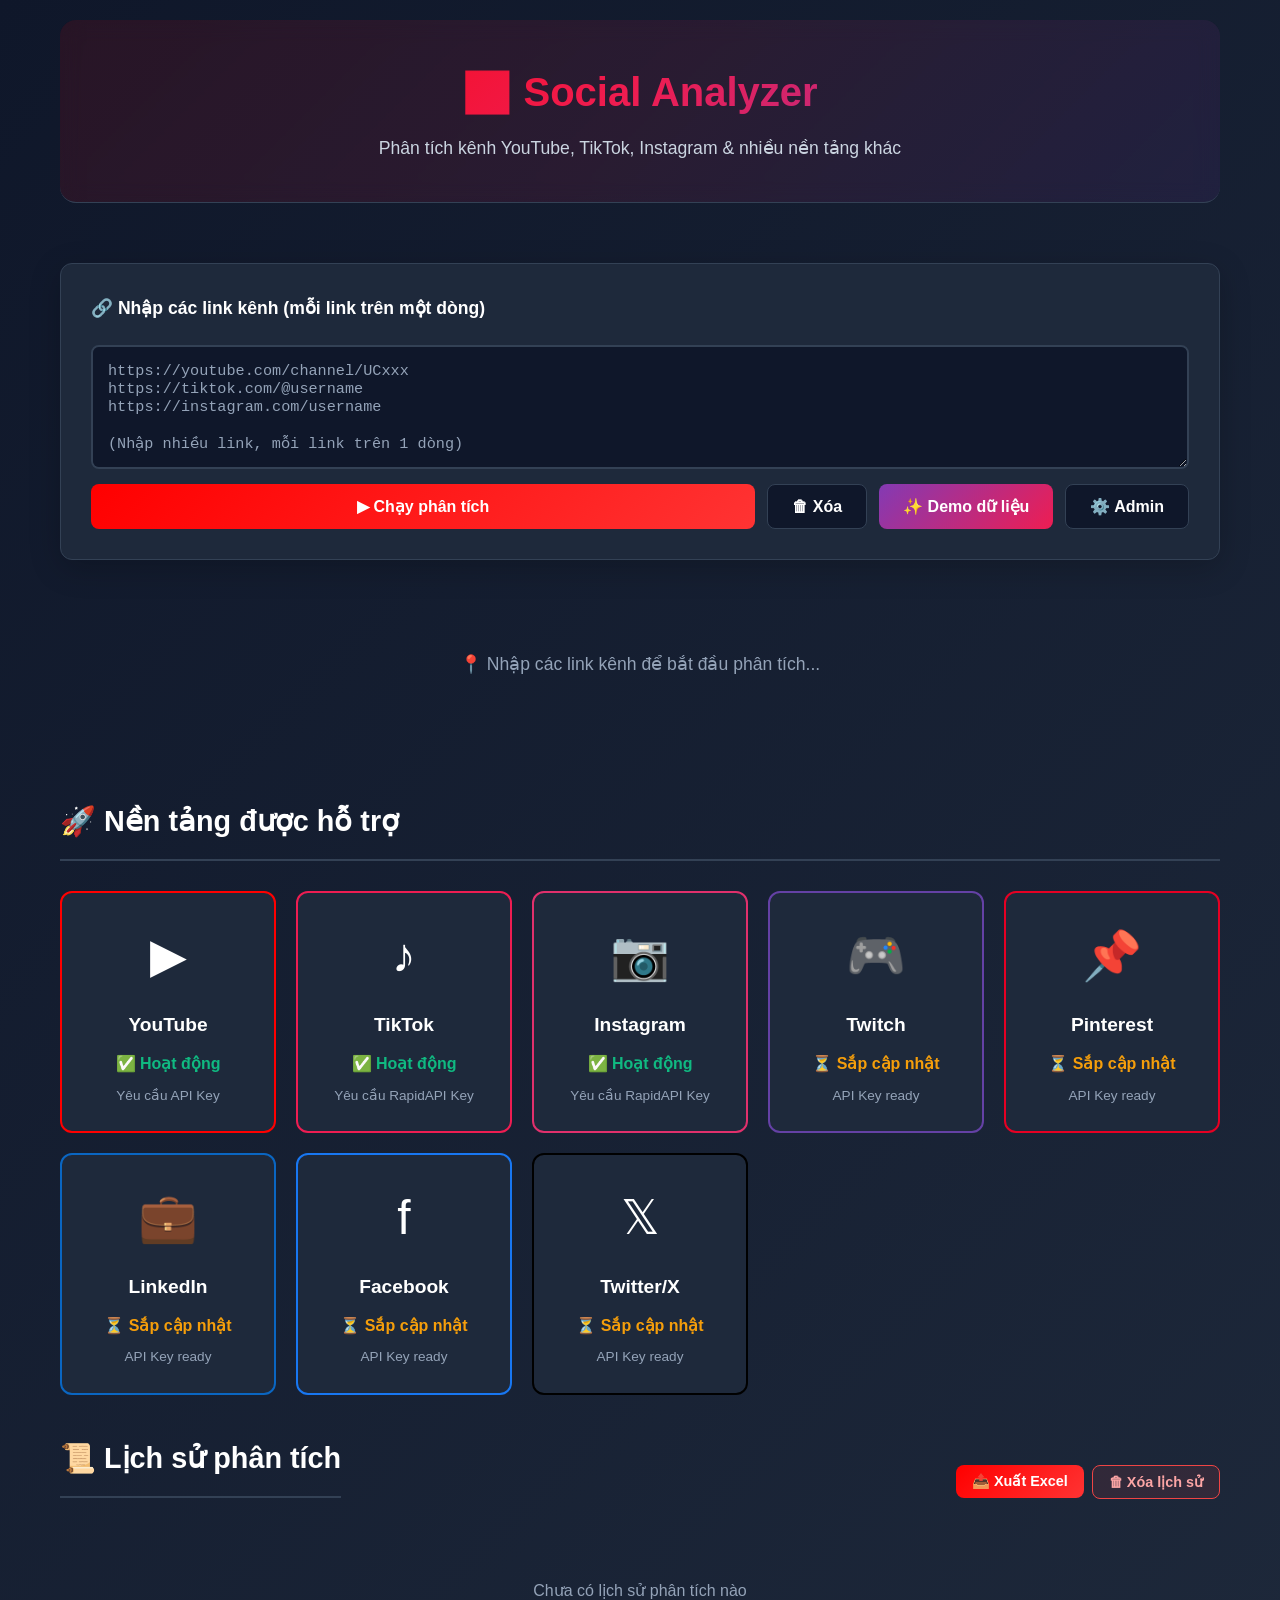
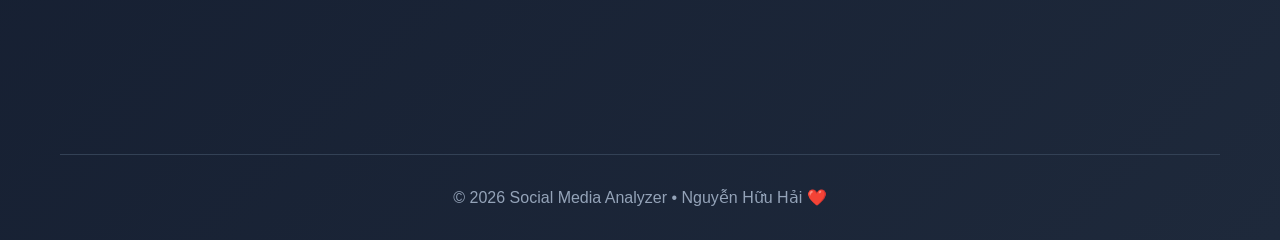
==== index.html @ 12e97fdf "Add files via upload" ====
<!DOCTYPE html>
<html lang="vi">
<head>
    <meta charset="UTF-8">
    <meta name="viewport" content="width=device-width, initial-scale=1.0">
    <title>📊 Social Media Analyzer</title>
    <link rel="stylesheet" href="styles.css">
</head>
<body>
    <div class="container">
        <!-- Header -->
        <header class="header">
            <div class="header-content">
                <h1 class="logo">📊 Social Analyzer</h1>
                <p class="subtitle">Phân tích kênh YouTube, TikTok, Instagram & nhiều nền tảng khác</p>
            </div>
        </header>

        <!-- Main Content -->
        <main class="main">
            <!-- Input Section -->
            <section class="input-section">
                <div class="input-container">
                    <label for="links-input" class="input-label">🔗 Nhập các link kênh (mỗi link trên một dòng)</label>
                    <textarea 
                        id="links-input" 
                        class="links-input" 
                        placeholder="https://youtube.com/channel/UCxxx&#10;https://tiktok.com/@username&#10;https://instagram.com/username&#10;&#10;(Nhập nhiều link, mỗi link trên 1 dòng)"
                        rows="5"></textarea>
                    <div class="input-actions">
                        <button id="analyze-btn" class="btn btn-primary">▶ Chạy phân tích</button>
                        <button id="clear-btn" class="btn btn-secondary">🗑 Xóa</button>
                        <button id="demo-btn" class="btn btn-demo">✨ Demo dữ liệu</button>
                        <button id="open-admin-btn" class="btn btn-secondary">⚙️ Admin</button>
                    </div>
                </div>
            </section>

            <!-- Status -->
            <div id="status" class="status-bar"></div>

            <!-- Admin Panel Link -->
            <!-- Admin link removed per user request -->

            <!-- Results Section -->
            <section class="results-section">
                <div id="results-container" class="results-container">
                    <div class="empty-state">
                        <p>📍 Nhập các link kênh để bắt đầu phân tích...</p>
                    </div>
                </div>
            </section>

            <!-- Platform Reference -->
            <section class="platforms-section">
                <h2 class="section-title">🚀 Nền tảng được hỗ trợ</h2>
                <div class="platforms-grid">
                    <!-- YouTube -->
                    <div class="platform-card platform-youtube">
                        <div class="platform-icon">▶</div>
                        <h3>YouTube</h3>
                        <p class="status-active">✅ Hoạt động</p>
                        <small>Yêu cầu API Key</small>
                    </div>

                    <!-- TikTok -->
                    <div class="platform-card platform-tiktok">
                        <div class="platform-icon">♪</div>
                        <h3>TikTok</h3>
                        <p class="status-active">✅ Hoạt động</p>
                        <small>Yêu cầu RapidAPI Key</small>
                    </div>

                    <!-- Instagram -->
                    <div class="platform-card platform-instagram">
                        <div class="platform-icon">📷</div>
                        <h3>Instagram</h3>
                        <p class="status-active">✅ Hoạt động</p>
                        <small>Yêu cầu RapidAPI Key</small>
                    </div>

                    <!-- Twitch (Placeholder) -->
                    <div class="platform-card platform-twitch">
                        <div class="platform-icon">🎮</div>
                        <h3>Twitch</h3>
                        <p class="status-pending">⏳ Sắp cập nhật</p>
                        <small>API Key ready</small>
                    </div>

                    <!-- Pinterest (Placeholder) -->
                    <div class="platform-card platform-pinterest">
                        <div class="platform-icon">📌</div>
                        <h3>Pinterest</h3>
                        <p class="status-pending">⏳ Sắp cập nhật</p>
                        <small>API Key ready</small>
                    </div>

                    <!-- LinkedIn (Placeholder) -->
                    <div class="platform-card platform-linkedin">
                        <div class="platform-icon">💼</div>
                        <h3>LinkedIn</h3>
                        <p class="status-pending">⏳ Sắp cập nhật</p>
                        <small>API Key ready</small>
                    </div>

                    <!-- Facebook (Placeholder) -->
                    <div class="platform-card platform-facebook">
                        <div class="platform-icon">f</div>
                        <h3>Facebook</h3>
                        <p class="status-pending">⏳ Sắp cập nhật</p>
                        <small>API Key ready</small>
                    </div>

                    <!-- Twitter/X (Placeholder) -->
                    <div class="platform-card platform-twitter">
                        <div class="platform-icon">𝕏</div>
                        <h3>Twitter/X</h3>
                        <p class="status-pending">⏳ Sắp cập nhật</p>
                        <small>API Key ready</small>
                    </div>
                </div>
            </section>

            <!-- History Section -->
            <section class="history-section">
                <div class="history-header">
                    <h2 class="section-title">📜 Lịch sử phân tích</h2>
                    <div style="display:flex;gap:8px;align-items:center;">
                        <button id="export-history-btn" class="btn btn-small btn-primary">📤 Xuất Excel</button>
                        <button id="clear-history-btn" class="btn btn-small btn-danger">🗑 Xóa lịch sử</button>
                    </div>
                </div>
                <div id="history-container" class="history-container">
                    <p class="history-empty">Chưa có lịch sử phân tích nào</p>
                </div>
            </section>
        </main>

        <!-- Footer -->
        <footer class="footer">
            <p>© 2026 Social Media Analyzer • Nguyễn Hữu Hải ❤️ </p>
        </footer>
    </div>

    <script src="script.js"></script>
    <!-- History Detail Modal -->
    <div id="history-modal" class="modal" style="display:none; position:fixed; inset:0; background:rgba(0,0,0,0.5); align-items:center; justify-content:center; z-index:9999;">
        <div class="modal-content" style="background:#0f1724; color:#fff; max-width:900px; width:90%; border-radius:12px; padding:20px;">
            <div style="display:flex;justify-content:space-between;align-items:center;margin-bottom:12px;">
                <h3 id="history-modal-title">Chi tiết lịch sử</h3>
                <button id="history-modal-close" class="btn btn-small">Đóng</button>
            </div>
            <div id="history-modal-body" style="max-height:60vh; overflow:auto;"></div>
        </div>
    </div>
</body>
</html>
---- styles.css ----
/* ============ ROOT & GENERAL ============ */
:root {
    --primary-dark: #0f172a;
    --primary-light: #1e293b;
    --text-primary: #ffffff;
    --text-secondary: #cbd5e1;
    --text-muted: #94a3b8;
    --border-color: #334155;
    --success-color: #10b981;
    --warning-color: #f59e0b;
    
    /* Platform Colors */
    --yt-red: #ff0000;
    --yt-red-light: #ffe0e0;
    --tiktok-black: #010101;
    --tiktok-pink: #ee1d52;
    --ig-purple: #833ab4;
    --ig-pink: #e1306c;
    --ig-light: #fdf0ff;
    --twitch-purple: #6441a5;
    --pinterest-red: #e60023;
    --linkedin-blue: #0a66c2;
    --facebook-blue: #1877f2;
    --twitter-black: #000000;
    
    --transition: 0.3s ease;
}

* {
    margin: 0;
    padding: 0;
    box-sizing: border-box;
}

html {
    scroll-behavior: smooth;
}

body {
    font-family: -apple-system, BlinkMacSystemFont, 'Segoe UI', 'Roboto', 'Oxygen', 'Ubuntu', 'Cantarell', sans-serif;
    background: linear-gradient(135deg, var(--primary-dark) 0%, var(--primary-light) 100%);
    color: var(--text-primary);
    line-height: 1.6;
    min-height: 100vh;
}

/* ============ CONTAINER ============ */
.container {
    max-width: 1200px;
    margin: 0 auto;
    padding: 0 20px;
}

/* ============ HEADER ============ */
.header {
    background: linear-gradient(135deg, rgba(255, 0, 0, 0.1) 0%, rgba(238, 29, 82, 0.1) 50%, rgba(131, 58, 180, 0.1) 100%);
    backdrop-filter: blur(10px);
    border-bottom: 1px solid var(--border-color);
    padding: 40px 20px;
    margin-bottom: 40px;
    border-radius: 16px;
    margin-top: 20px;
}

.header-content {
    text-align: center;
}

.logo {
    font-size: 2.5rem;
    font-weight: 700;
    margin-bottom: 10px;
    background: linear-gradient(135deg, #ff0000, #ee1d52, #833ab4);
    -webkit-background-clip: text;
    -webkit-text-fill-color: transparent;
    background-clip: text;
}

.subtitle {
    font-size: 1.1rem;
    color: var(--text-secondary);
    font-weight: 400;
}

/* ============ MAIN ============ */
.main {
    padding: 20px 0;
}

/* ============ INPUT SECTION ============ */
.input-section {
    background: var(--primary-light);
    border: 1px solid var(--border-color);
    border-radius: 12px;
    padding: 30px;
    margin-bottom: 30px;
    box-shadow: 0 8px 32px rgba(0, 0, 0, 0.2);
}

.input-container {
    display: flex;
    flex-direction: column;
    gap: 15px;
}

.input-label {
    display: block;
    font-size: 1.1rem;
    font-weight: 600;
    color: var(--text-primary);
    margin-bottom: 8px;
}

.links-input {
    background: var(--primary-dark);
    border: 2px solid var(--border-color);
    border-radius: 8px;
    padding: 15px;
    color: var(--text-primary);
    font-family: 'Monaco', 'Menlo', monospace;
    font-size: 0.95rem;
    resize: vertical;
    transition: all var(--transition);
}

.links-input:focus {
    outline: none;
    border-color: var(--yt-red);
    box-shadow: 0 0 0 3px rgba(255, 0, 0, 0.1);
}

.links-input::placeholder {
    color: var(--text-muted);
}

/* ============ BUTTONS ============ */
.input-actions {
    display: flex;
    gap: 12px;
    flex-wrap: wrap;
}

.btn {
    padding: 12px 24px;
    border: none;
    border-radius: 8px;
    font-size: 1rem;
    font-weight: 600;
    cursor: pointer;
    transition: all var(--transition);
    text-transform: none;
    font-family: inherit;
}

.btn-primary {
    background: linear-gradient(135deg, var(--yt-red), #ff3333);
    color: white;
    flex: 1;
    min-width: 150px;
}

.btn-primary:hover {
    transform: translateY(-2px);
    box-shadow: 0 8px 16px rgba(255, 0, 0, 0.3);
}

.btn-primary:active {
    transform: translateY(0);
}

.btn-secondary {
    background: var(--primary-dark);
    color: var(--text-primary);
    border: 1px solid var(--border-color);
}

.btn-secondary:hover {
    background: var(--border-color);
}

.btn-demo {
    background: linear-gradient(135deg, var(--ig-purple), var(--tiktok-pink));
    color: white;
}

.btn-demo:hover {
    transform: translateY(-2px);
    box-shadow: 0 8px 16px rgba(238, 29, 82, 0.3);
}

.btn-small {
    padding: 8px 16px;
    font-size: 0.9rem;
    min-width: auto;
}

/* ============ STATUS BAR ============ */
.status-bar {
    min-height: 40px;
    padding: 12px 16px;
    border-radius: 8px;
    margin-bottom: 20px;
    display: none;
    align-items: center;
    gap: 10px;
    font-weight: 500;
}

.status-bar.active {
    display: flex;
}

.status-bar.loading {
    background: rgba(59, 130, 246, 0.1);
    border: 1px solid var(--text-secondary);
    color: var(--text-secondary);
}

.status-bar.success {
    background: rgba(16, 185, 129, 0.1);
    border: 1px solid var(--success-color);
    color: var(--success-color);
}

.status-bar.error {
    background: rgba(239, 68, 68, 0.1);
    border: 1px solid #ef4444;
    color: #fca5a5;
}

/* ============ RESULTS SECTION ============ */
.results-section {
    margin-bottom: 40px;
}

.results-container {
    display: grid;
    gap: 20px;
}

.empty-state {
    text-align: center;
    padding: 60px 20px;
    color: var(--text-muted);
    font-size: 1.1rem;
}

/* ============ RESULT CARD ============ */
.result-card {
    background: var(--primary-light);
    border-radius: 12px;
    overflow: hidden;
    box-shadow: 0 8px 32px rgba(0, 0, 0, 0.2);
    animation: slideIn 0.5s ease forwards;
    border-left: 5px solid var(--border-color);
}

@keyframes slideIn {
    from {
        opacity: 0;
        transform: translateY(20px);
    }
    to {
        opacity: 1;
        transform: translateY(0);
    }
}

/* Platform-specific borders */
.result-card.youtube { border-left-color: var(--yt-red); }
.result-card.tiktok { border-left-color: var(--tiktok-pink); }
.result-card.instagram { border-left-color: var(--ig-pink); }
.result-card.twitch { border-left-color: var(--twitch-purple); }
.result-card.pinterest { border-left-color: var(--pinterest-red); }
.result-card.linkedin { border-left-color: var(--linkedin-blue); }
.result-card.facebook { border-left-color: var(--facebook-blue); }
.result-card.twitter { border-left-color: var(--twitter-black); }

/* ============ CARD HEADER ============ */
.card-header {
    padding: 20px;
    border-bottom: 1px solid var(--border-color);
    display: flex;
    justify-content: space-between;
    align-items: center;
    flex-wrap: wrap;
    gap: 15px;
}

.card-header.youtube { background: rgba(255, 0, 0, 0.05); }
.card-header.tiktok { background: rgba(238, 29, 82, 0.05); }
.card-header.instagram { background: rgba(131, 58, 180, 0.05); }
.card-header.twitch { background: rgba(100, 65, 165, 0.05); }
.card-header.pinterest { background: rgba(230, 0, 35, 0.05); }
.card-header.linkedin { background: rgba(10, 102, 194, 0.05); }
.card-header.facebook { background: rgba(24, 119, 242, 0.05); }
.card-header.twitter { background: rgba(0, 0, 0, 0.05); }

.channel-info {
    display: flex;
    align-items: center;
    gap: 15px;
    flex: 1;
    min-width: 200px;
}

.platform-badge {
    display: inline-block;
    padding: 8px 16px;
    border-radius: 20px;
    font-size: 0.9rem;
    font-weight: 600;
    white-space: nowrap;
}

.platform-badge.youtube { background: rgba(255, 0, 0, 0.2); color: var(--yt-red); }
.platform-badge.tiktok { background: rgba(238, 29, 82, 0.2); color: var(--tiktok-pink); }
.platform-badge.instagram { background: rgba(131, 58, 180, 0.2); color: var(--ig-pink); }
.platform-badge.twitch { background: rgba(100, 65, 165, 0.2); color: var(--twitch-purple); }

.channel-details {
    flex: 1;
}

.channel-name {
    font-size: 1.3rem;
    font-weight: 700;
    margin-bottom: 5px;
}

.channel-handle {
    color: var(--text-muted);
    font-size: 0.95rem;
}

.channel-link {
    color: #3b82f6;
    text-decoration: none;
    margin-left: 10px;
    transition: color var(--transition);
}

.channel-link:hover {
    color: #60a5fa;
    text-decoration: underline;
}

/* ============ STATS GRID ============ */
.stats-grid {
    display: grid;
    grid-template-columns: repeat(auto-fit, minmax(120px, 1fr));
    gap: 1px;
    padding: 20px;
    background: var(--border-color);
    border-radius: 0 0 12px 12px;
}

.stat-item {
    background: var(--primary-light);
    padding: 15px;
    text-align: center;
}

.stat-label {
    color: var(--text-muted);
    font-size: 0.85rem;
    text-transform: uppercase;
    letter-spacing: 0.5px;
    margin-bottom: 8px;
}

.stat-value {
    font-size: 1.5rem;
    font-weight: 700;
    color: var(--text-primary);
}

/* ============ VIDEOS TABLE ============ */
.videos-section {
    padding: 20px;
    border-top: 1px solid var(--border-color);
}

.videos-title {
    font-size: 1.1rem;
    font-weight: 600;
    margin-bottom: 15px;
}

.videos-table {
    width: 100%;
    border-collapse: collapse;
    font-size: 0.9rem;
}

.videos-table th {
    background: var(--primary-dark);
    color: var(--text-primary);
    padding: 12px;
    text-align: left;
    font-weight: 600;
    border-bottom: 2px solid var(--border-color);
}

.videos-table td {
    padding: 12px;
    border-bottom: 1px solid var(--border-color);
}

.videos-table tr:hover {
    background: rgba(255, 255, 255, 0.02);
}

.video-title {
    color: var(--text-primary);
    word-break: break-word;
}

.video-link {
    color: #3b82f6;
    text-decoration: none;
    transition: color var(--transition);
}

.video-link:hover {
    color: #60a5fa;
}

.stat-value.number {
    color: #3b82f6;
    font-family: 'Monaco', monospace;
}

/* ============ PLATFORMS SECTION ============ */
.platforms-section {
    margin: 60px 0 40px;
}

.section-title {
    font-size: 1.8rem;
    font-weight: 700;
    margin-bottom: 30px;
    padding-bottom: 15px;
    border-bottom: 2px solid var(--border-color);
}

.platforms-grid {
    display: grid;
    grid-template-columns: repeat(auto-fit, minmax(180px, 1fr));
    gap: 20px;
}

.platform-card {
    background: var(--primary-light);
    border: 2px solid var(--border-color);
    border-radius: 12px;
    padding: 25px;
    text-align: center;
    transition: all var(--transition);
    cursor: pointer;
}

.platform-card:hover {
    transform: translateY(-8px);
    border-color: currentColor;
}

.platform-icon {
    font-size: 3rem;
    margin-bottom: 15px;
}

.platform-card h3 {
    font-size: 1.2rem;
    font-weight: 700;
    margin-bottom: 10px;
}

.platform-card small {
    color: var(--text-muted);
    display: block;
    font-size: 0.85rem;
}

.status-active {
    color: var(--success-color);
    font-weight: 600;
    margin: 8px 0;
}

.status-pending {
    color: var(--warning-color);
    font-weight: 600;
    margin: 8px 0;
}

/* Platform-specific styles */
.platform-youtube { border-color: var(--yt-red); }
.platform-youtube:hover { border-color: var(--yt-red); color: var(--yt-red); }

.platform-tiktok { border-color: var(--tiktok-pink); }
.platform-tiktok:hover { border-color: var(--tiktok-pink); color: var(--tiktok-pink); }

.platform-instagram { border-color: var(--ig-pink); }
.platform-instagram:hover { border-color: var(--ig-pink); color: var(--ig-pink); }

.platform-twitch { border-color: var(--twitch-purple); }
.platform-twitch:hover { border-color: var(--twitch-purple); color: var(--twitch-purple); }

.platform-pinterest { border-color: var(--pinterest-red); }
.platform-pinterest:hover { border-color: var(--pinterest-red); color: var(--pinterest-red); }

.platform-linkedin { border-color: var(--linkedin-blue); }
.platform-linkedin:hover { border-color: var(--linkedin-blue); color: var(--linkedin-blue); }

.platform-facebook { border-color: var(--facebook-blue); }
.platform-facebook:hover { border-color: var(--facebook-blue); color: var(--facebook-blue); }

.platform-twitter { border-color: var(--twitter-black); }
.platform-twitter:hover { border-color: var(--twitter-black); color: var(--twitter-black); }

/* ============ ADMIN NOTICE ============ */
.admin-notice {
    background: rgba(16, 185, 129, 0.1);
    border: 1px solid var(--success-color);
    border-radius: 8px;
    padding: 12px 16px;
    margin-bottom: 20px;
    display: flex;
    align-items: center;
    gap: 10px;
    font-size: 0.95rem;
    color: var(--text-primary);
}

.admin-link {
    color: var(--success-color);
    text-decoration: none;
    font-weight: 600;
    transition: color var(--transition);
}

.admin-link:hover {
    color: #34d399;
    text-decoration: underline;
}

/* ============ HISTORY SECTION ============ */
.history-section {
    margin: 40px 0;
}

.history-header {
    display: flex;
    justify-content: space-between;
    align-items: center;
    margin-bottom: 20px;
    flex-wrap: wrap;
    gap: 10px;
}

.history-container {
    display: flex;
    flex-direction: column;
    gap: 12px;
}

.history-empty {
    text-align: center;
    color: var(--text-muted);
    padding: 30px;
}

.history-item {
    background: var(--primary-light);
    border: 1px solid var(--border-color);
    border-radius: 8px;
    padding: 15px;
    display: flex;
    justify-content: space-between;
    align-items: flex-start;
    gap: 15px;
    transition: all var(--transition);
}

.history-item:hover {
    border-color: var(--yt-red);
    background: rgba(255, 0, 0, 0.02);
}

.history-info {
    flex: 1;
    display: flex;
    flex-direction: column;
    gap: 8px;
}

.history-time {
    font-weight: 600;
    color: var(--text-primary);
    font-size: 0.95rem;
}

.history-stats {
    color: var(--text-secondary);
    font-size: 0.9rem;
}

.history-results {
    display: flex;
    flex-wrap: wrap;
    gap: 8px;
    margin-top: 8px;
}

.history-tag {
    display: inline-block;
    padding: 4px 10px;
    border-radius: 12px;
    font-size: 0.8rem;
    font-weight: 500;
    background: var(--primary-dark);
    color: var(--text-secondary);
}

.history-tag.youtube { 
    background: rgba(255, 0, 0, 0.15); 
    color: var(--yt-red);
}

.history-tag.tiktok { 
    background: rgba(238, 29, 82, 0.15); 
    color: var(--tiktok-pink);
}

.history-tag.instagram { 
    background: rgba(131, 58, 180, 0.15); 
    color: var(--ig-pink);
}

.hidden {
    display: none !important;
}

.visible {
    display: block !important;
}

.history-delete-btn {
    background: transparent;
    border: 1px solid var(--border-color);
    color: var(--text-muted);
    width: 28px;
    height: 28px;
    border-radius: 4px;
    cursor: pointer;
    transition: all var(--transition);
    font-size: 1rem;
    display: flex;
    align-items: center;
    justify-content: center;
}

.history-delete-btn:hover {
    background: rgba(239, 68, 68, 0.1);
    border-color: #ef4444;
    color: #fca5a5;
}

.btn-danger {
    background: rgba(239, 68, 68, 0.1);
    color: #fca5a5;
    border: 1px solid #ef4444;
}

.btn-danger:hover {
    background: rgba(239, 68, 68, 0.2);
}

/* ============ FOOTER ============ */
.footer {
    text-align: center;
    padding: 30px 20px;
    color: var(--text-muted);
    border-top: 1px solid var(--border-color);
    margin-top: 60px;
}

/* ============ RESPONSIVE ============ */
@media (max-width: 768px) {
    .logo {
        font-size: 2rem;
    }

    .header {
        padding: 30px 15px;
        margin-bottom: 25px;
    }

    .input-actions {
        flex-direction: column;
    }

    .btn-primary {
        flex: none;
    }

    .card-header {
        flex-direction: column;
        align-items: flex-start;
    }

    .channel-info {
        width: 100%;
    }

    .stats-grid {
        grid-template-columns: repeat(2, 1fr);
    }

    .videos-table {
        font-size: 0.8rem;
    }

    .videos-table th,
    .videos-table td {
        padding: 8px;
    }

    .platforms-grid {
        grid-template-columns: repeat(auto-fit, minmax(150px, 1fr));
    }

    .config-container {
        grid-template-columns: 1fr;
    }

    .section-title {
        font-size: 1.5rem;
    }
}

/* ============ LOADER ============ */
.loader {
    display: inline-block;
    width: 16px;
    height: 16px;
    border: 2px solid var(--border-color);
    border-radius: 50%;
    border-top-color: var(--yt-red);
    animation: spin 0.8s linear infinite;
}

@keyframes spin {
    to { transform: rotate(360deg); }
}

/* ============ HIDE/SHOW ============ */
.hidden {
    display: none !important;
}

.visible {
    display: block !important;
}
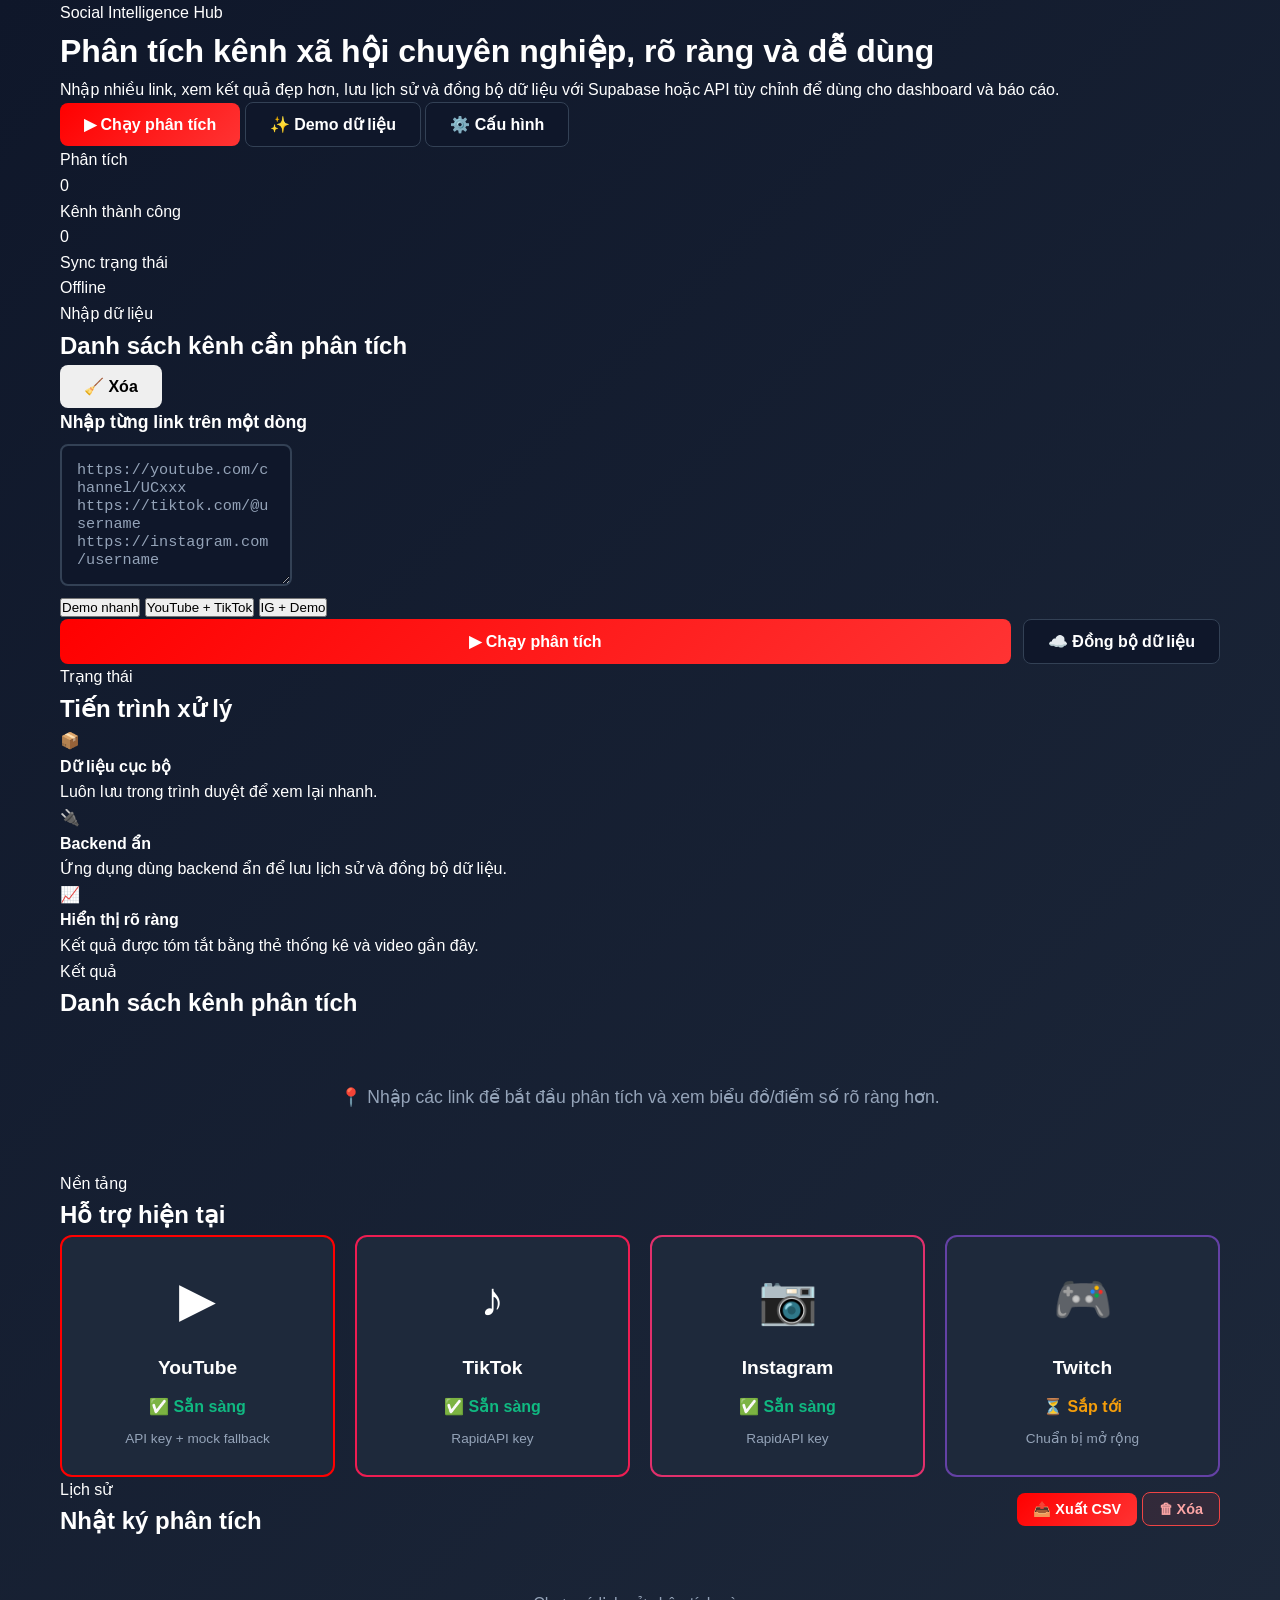
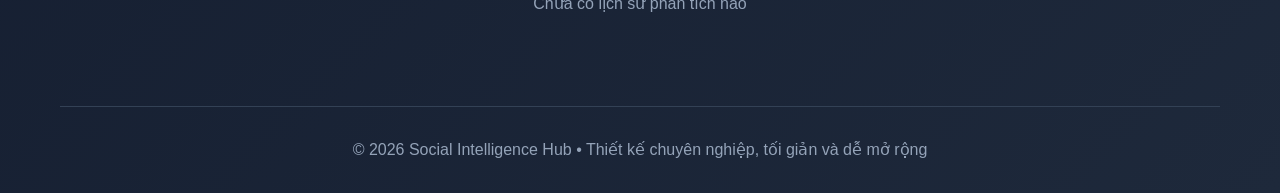
==== commit ce681178: "Update index.html" ====
--- a/index.html
+++ b/index.html
@@ -3,131 +3,153 @@
 <head>
     <meta charset="UTF-8">
     <meta name="viewport" content="width=device-width, initial-scale=1.0">
-    <title>📊 Social Media Analyzer</title>
+    <title>Social Intelligence Hub</title>
     <link rel="stylesheet" href="styles.css">
 </head>
 <body>
     <div class="container">
-        <!-- Header -->
-        <header class="header">
-            <div class="header-content">
-                <h1 class="logo">📊 Social Analyzer</h1>
-                <p class="subtitle">Phân tích kênh YouTube, TikTok, Instagram & nhiều nền tảng khác</p>
+        <header class="hero-panel">
+            <div class="hero-content">
+                <div class="hero-text">
+                    <p class="eyebrow">Social Intelligence Hub</p>
+                    <h1>Phân tích kênh xã hội chuyên nghiệp, rõ ràng và dễ dùng</h1>
+                    <p>Nhập nhiều link, xem kết quả đẹp hơn, lưu lịch sử và đồng bộ dữ liệu với Supabase hoặc API tùy chỉnh để dùng cho dashboard và báo cáo.</p>
+                    <div class="hero-actions">
+                        <button id="analyze-btn" class="btn btn-primary">▶ Chạy phân tích</button>
+                        <button id="demo-btn" class="btn btn-secondary">✨ Demo dữ liệu</button>
+                        <button id="open-admin-btn" class="btn btn-secondary">⚙️ Cấu hình</button>
+                    </div>
+                </div>
+                <div class="hero-stats" id="overview-stats">
+                    <div class="overview-card">
+                        <div class="overview-label">Phân tích</div>
+                        <div class="overview-value" id="overview-total">0</div>
+                    </div>
+                    <div class="overview-card">
+                        <div class="overview-label">Kênh thành công</div>
+                        <div class="overview-value" id="overview-success">0</div>
+                    </div>
+                    <div class="overview-card">
+                        <div class="overview-label">Sync trạng thái</div>
+                        <div class="overview-value" id="overview-sync">Offline</div>
+                    </div>
+                </div>
             </div>
         </header>
 
-        <!-- Main Content -->
-        <main class="main">
-            <!-- Input Section -->
-            <section class="input-section">
-                <div class="input-container">
-                    <label for="links-input" class="input-label">🔗 Nhập các link kênh (mỗi link trên một dòng)</label>
-                    <textarea 
-                        id="links-input" 
-                        class="links-input" 
-                        placeholder="https://youtube.com/channel/UCxxx&#10;https://tiktok.com/@username&#10;https://instagram.com/username&#10;&#10;(Nhập nhiều link, mỗi link trên 1 dòng)"
-                        rows="5"></textarea>
-                    <div class="input-actions">
-                        <button id="analyze-btn" class="btn btn-primary">▶ Chạy phân tích</button>
-                        <button id="clear-btn" class="btn btn-secondary">🗑 Xóa</button>
-                        <button id="demo-btn" class="btn btn-demo">✨ Demo dữ liệu</button>
-                        <button id="open-admin-btn" class="btn btn-secondary">⚙️ Admin</button>
+        <main class="main-grid">
+            <section class="panel input-panel">
+                <div class="panel-header">
+                    <div>
+                        <p class="eyebrow">Nhập dữ liệu</p>
+                        <h2>Danh sách kênh cần phân tích</h2>
+                    </div>
+                    <button id="clear-btn" class="btn btn-ghost">🧹 Xóa</button>
+                </div>
+                <label for="links-input" class="input-label">Nhập từng link trên một dòng</label>
+                <textarea id="links-input" class="links-input" rows="6" placeholder="https://youtube.com/channel/UCxxx&#10;https://tiktok.com/@username&#10;https://instagram.com/username"></textarea>
+                <div class="chip-row">
+                    <button class="chip-btn" data-demo="1">Demo nhanh</button>
+                    <button class="chip-btn" data-demo="2">YouTube + TikTok</button>
+                    <button class="chip-btn" data-demo="3">IG + Demo</button>
+                </div>
+                <div class="input-actions">
+                    <button id="analyze-btn-primary" class="btn btn-primary wide">▶ Chạy phân tích</button>
+                    <button id="sync-btn" class="btn btn-secondary">☁️ Đồng bộ dữ liệu</button>
+                </div>
+            </section>
+
+            <section class="panel status-panel">
+                <div class="panel-header">
+                    <div>
+                        <p class="eyebrow">Trạng thái</p>
+                        <h2>Tiến trình xử lý</h2>
+                    </div>
+                </div>
+                <div id="status" class="status-bar"></div>
+                <div class="insight-list">
+                    <div class="insight-item">
+                        <span>📦</span>
+                        <div>
+                            <strong>Dữ liệu cục bộ</strong>
+                            <p>Luôn lưu trong trình duyệt để xem lại nhanh.</p>
+                        </div>
+                    </div>
+                    <div class="insight-item">
+                        <span>🔌</span>
+                        <div>
+                            <strong>Backend ẩn</strong>
+                            <p>Ứng dụng dùng backend ẩn để lưu lịch sử và đồng bộ dữ liệu.</p>
+                        </div>
+                    </div>
+                    <div class="insight-item">
+                        <span>📈</span>
+                        <div>
+                            <strong>Hiển thị rõ ràng</strong>
+                            <p>Kết quả được tóm tắt bằng thẻ thống kê và video gần đây.</p>
+                        </div>
                     </div>
                 </div>
             </section>
 
-            <!-- Status -->
-            <div id="status" class="status-bar"></div>
-
-            <!-- Admin Panel Link -->
-            <!-- Admin link removed per user request -->
-
-            <!-- Results Section -->
-            <section class="results-section">
+            <section class="panel results-panel">
+                <div class="panel-header">
+                    <div>
+                        <p class="eyebrow">Kết quả</p>
+                        <h2>Danh sách kênh phân tích</h2>
+                    </div>
+                </div>
                 <div id="results-container" class="results-container">
                     <div class="empty-state">
-                        <p>📍 Nhập các link kênh để bắt đầu phân tích...</p>
+                        <p>📍 Nhập các link để bắt đầu phân tích và xem biểu đồ/điểm số rõ ràng hơn.</p>
                     </div>
                 </div>
             </section>
 
-            <!-- Platform Reference -->
-            <section class="platforms-section">
-                <h2 class="section-title">🚀 Nền tảng được hỗ trợ</h2>
+            <section class="panel platforms-panel">
+                <div class="panel-header">
+                    <div>
+                        <p class="eyebrow">Nền tảng</p>
+                        <h2>Hỗ trợ hiện tại</h2>
+                    </div>
+                </div>
                 <div class="platforms-grid">
-                    <!-- YouTube -->
                     <div class="platform-card platform-youtube">
                         <div class="platform-icon">▶</div>
                         <h3>YouTube</h3>
-                        <p class="status-active">✅ Hoạt động</p>
-                        <small>Yêu cầu API Key</small>
+                        <p class="status-active">✅ Sẵn sàng</p>
+                        <small>API key + mock fallback</small>
                     </div>
-
-                    <!-- TikTok -->
                     <div class="platform-card platform-tiktok">
                         <div class="platform-icon">♪</div>
                         <h3>TikTok</h3>
-                        <p class="status-active">✅ Hoạt động</p>
-                        <small>Yêu cầu RapidAPI Key</small>
+                        <p class="status-active">✅ Sẵn sàng</p>
+                        <small>RapidAPI key</small>
                     </div>
-
-                    <!-- Instagram -->
                     <div class="platform-card platform-instagram">
                         <div class="platform-icon">📷</div>
                         <h3>Instagram</h3>
-                        <p class="status-active">✅ Hoạt động</p>
-                        <small>Yêu cầu RapidAPI Key</small>
+                        <p class="status-active">✅ Sẵn sàng</p>
+                        <small>RapidAPI key</small>
                     </div>
-
-                    <!-- Twitch (Placeholder) -->
                     <div class="platform-card platform-twitch">
                         <div class="platform-icon">🎮</div>
                         <h3>Twitch</h3>
-                        <p class="status-pending">⏳ Sắp cập nhật</p>
-                        <small>API Key ready</small>
-                    </div>
-
-                    <!-- Pinterest (Placeholder) -->
-                    <div class="platform-card platform-pinterest">
-                        <div class="platform-icon">📌</div>
-                        <h3>Pinterest</h3>
-                        <p class="status-pending">⏳ Sắp cập nhật</p>
-                        <small>API Key ready</small>
-                    </div>
-
-                    <!-- LinkedIn (Placeholder) -->
-                    <div class="platform-card platform-linkedin">
-                        <div class="platform-icon">💼</div>
-                        <h3>LinkedIn</h3>
-                        <p class="status-pending">⏳ Sắp cập nhật</p>
-                        <small>API Key ready</small>
-                    </div>
-
-                    <!-- Facebook (Placeholder) -->
-                    <div class="platform-card platform-facebook">
-                        <div class="platform-icon">f</div>
-                        <h3>Facebook</h3>
-                        <p class="status-pending">⏳ Sắp cập nhật</p>
-                        <small>API Key ready</small>
-                    </div>
-
-                    <!-- Twitter/X (Placeholder) -->
-                    <div class="platform-card platform-twitter">
-                        <div class="platform-icon">𝕏</div>
-                        <h3>Twitter/X</h3>
-                        <p class="status-pending">⏳ Sắp cập nhật</p>
-                        <small>API Key ready</small>
+                        <p class="status-pending">⏳ Sắp tới</p>
+                        <small>Chuẩn bị mở rộng</small>
                     </div>
                 </div>
             </section>
 
-            <!-- History Section -->
-            <section class="history-section">
+            <section class="panel history-panel">
                 <div class="history-header">
-                    <h2 class="section-title">📜 Lịch sử phân tích</h2>
-                    <div style="display:flex;gap:8px;align-items:center;">
-                        <button id="export-history-btn" class="btn btn-small btn-primary">📤 Xuất Excel</button>
-                        <button id="clear-history-btn" class="btn btn-small btn-danger">🗑 Xóa lịch sử</button>
+                    <div>
+                        <p class="eyebrow">Lịch sử</p>
+                        <h2>Nhật ký phân tích</h2>
+                    </div>
+                    <div class="history-actions">
+                        <button id="export-history-btn" class="btn btn-small btn-primary">📤 Xuất CSV</button>
+                        <button id="clear-history-btn" class="btn btn-small btn-danger">🗑 Xóa</button>
                     </div>
                 </div>
                 <div id="history-container" class="history-container">
@@ -136,21 +158,19 @@
             </section>
         </main>
 
-        <!-- Footer -->
         <footer class="footer">
-            <p>© 2026 Social Media Analyzer • Nguyễn Hữu Hải ❤️ </p>
+            <p>© 2026 Social Intelligence Hub • Thiết kế chuyên nghiệp, tối giản và dễ mở rộng</p>
         </footer>
     </div>
 
     <script src="script.js"></script>
-    <!-- History Detail Modal -->
-    <div id="history-modal" class="modal" style="display:none; position:fixed; inset:0; background:rgba(0,0,0,0.5); align-items:center; justify-content:center; z-index:9999;">
-        <div class="modal-content" style="background:#0f1724; color:#fff; max-width:900px; width:90%; border-radius:12px; padding:20px;">
-            <div style="display:flex;justify-content:space-between;align-items:center;margin-bottom:12px;">
+    <div id="history-modal" class="modal" style="display:none; position:fixed; inset:0; background:rgba(8,15,30,0.68); align-items:center; justify-content:center; z-index:9999;">
+        <div class="modal-content">
+            <div class="modal-header">
                 <h3 id="history-modal-title">Chi tiết lịch sử</h3>
                 <button id="history-modal-close" class="btn btn-small">Đóng</button>
             </div>
-            <div id="history-modal-body" style="max-height:60vh; overflow:auto;"></div>
+            <div id="history-modal-body" class="modal-body"></div>
         </div>
     </div>
 </body>
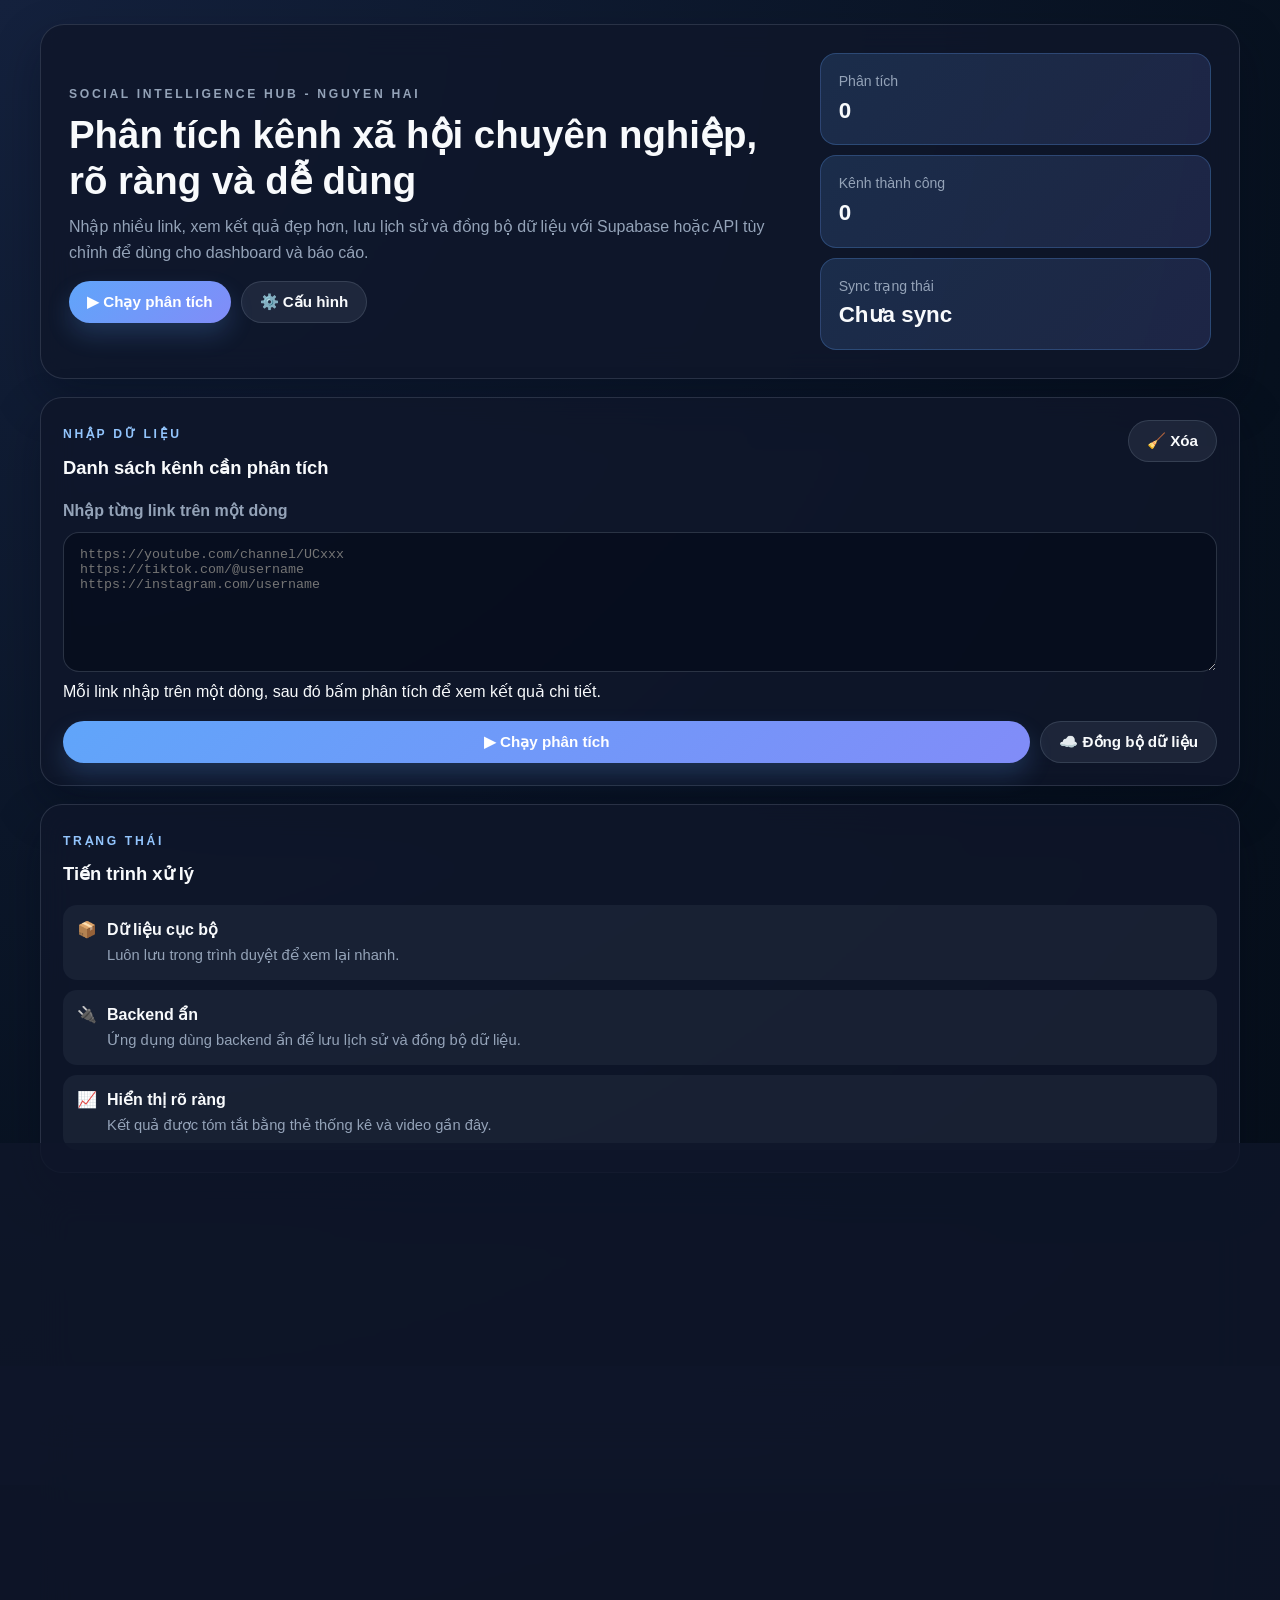
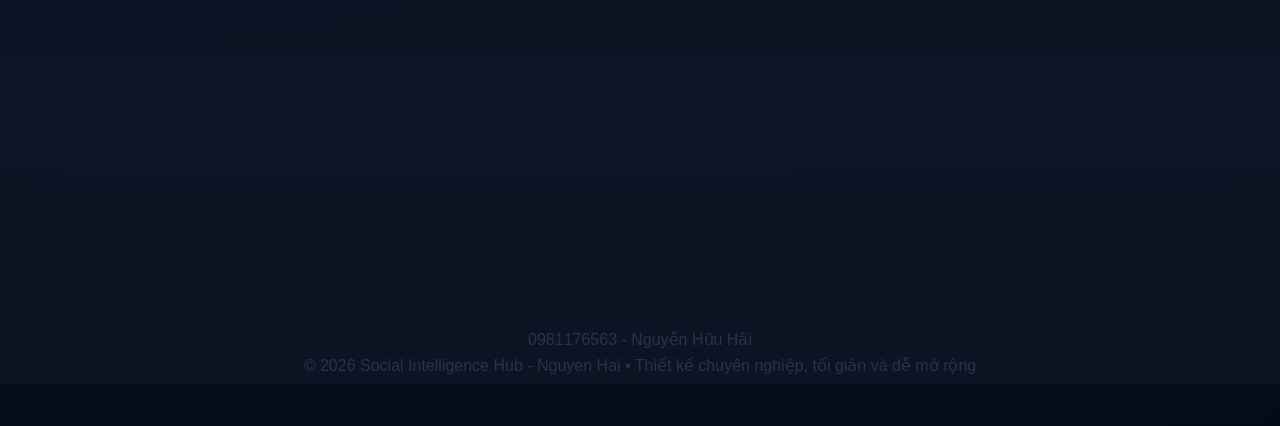
==== commit 927a4c0c: "Update index.html" ====
--- a/index.html
+++ b/index.html
@@ -11,12 +11,11 @@
         <header class="hero-panel">
             <div class="hero-content">
                 <div class="hero-text">
-                    <p class="eyebrow">Social Intelligence Hub</p>
+                    <p class="eyebrow">Social Intelligence Hub - Nguyen Hai</p>
                     <h1>Phân tích kênh xã hội chuyên nghiệp, rõ ràng và dễ dùng</h1>
                     <p>Nhập nhiều link, xem kết quả đẹp hơn, lưu lịch sử và đồng bộ dữ liệu với Supabase hoặc API tùy chỉnh để dùng cho dashboard và báo cáo.</p>
                     <div class="hero-actions">
                         <button id="analyze-btn" class="btn btn-primary">▶ Chạy phân tích</button>
-                        <button id="demo-btn" class="btn btn-secondary">✨ Demo dữ liệu</button>
                         <button id="open-admin-btn" class="btn btn-secondary">⚙️ Cấu hình</button>
                     </div>
                 </div>
@@ -48,11 +47,7 @@
                 </div>
                 <label for="links-input" class="input-label">Nhập từng link trên một dòng</label>
                 <textarea id="links-input" class="links-input" rows="6" placeholder="https://youtube.com/channel/UCxxx&#10;https://tiktok.com/@username&#10;https://instagram.com/username"></textarea>
-                <div class="chip-row">
-                    <button class="chip-btn" data-demo="1">Demo nhanh</button>
-                    <button class="chip-btn" data-demo="2">YouTube + TikTok</button>
-                    <button class="chip-btn" data-demo="3">IG + Demo</button>
-                </div>
+                <div class="input-hint">Mỗi link nhập trên một dòng, sau đó bấm phân tích để xem kết quả chi tiết.</div>
                 <div class="input-actions">
                     <button id="analyze-btn-primary" class="btn btn-primary wide">▶ Chạy phân tích</button>
                     <button id="sync-btn" class="btn btn-secondary">☁️ Đồng bộ dữ liệu</button>
@@ -159,7 +154,8 @@
         </main>
 
         <footer class="footer">
-            <p>© 2026 Social Intelligence Hub • Thiết kế chuyên nghiệp, tối giản và dễ mở rộng</p>
+            <p>0981176563 - Nguyễn Hữu Hải</p>
+            <p>© 2026 Social Intelligence Hub - Nguyen Hai • Thiết kế chuyên nghiệp, tối giản và dễ mở rộng</p>
         </footer>
     </div>
 
--- a/styles.css
+++ b/styles.css
@@ -1,765 +1,260 @@
-/* ============ ROOT & GENERAL ============ */
 :root {
-    --primary-dark: #0f172a;
-    --primary-light: #1e293b;
-    --text-primary: #ffffff;
-    --text-secondary: #cbd5e1;
-    --text-muted: #94a3b8;
-    --border-color: #334155;
-    --success-color: #10b981;
-    --warning-color: #f59e0b;
-    
-    /* Platform Colors */
-    --yt-red: #ff0000;
-    --yt-red-light: #ffe0e0;
-    --tiktok-black: #010101;
-    --tiktok-pink: #ee1d52;
-    --ig-purple: #833ab4;
-    --ig-pink: #e1306c;
-    --ig-light: #fdf0ff;
-    --twitch-purple: #6441a5;
-    --pinterest-red: #e60023;
-    --linkedin-blue: #0a66c2;
-    --facebook-blue: #1877f2;
-    --twitter-black: #000000;
-    
-    --transition: 0.3s ease;
-}
-
-* {
-    margin: 0;
-    padding: 0;
-    box-sizing: border-box;
-}
-
-html {
-    scroll-behavior: smooth;
-}
-
+    --bg: #07111f;
+    --panel: #0f172a;
+    --panel-2: #111c31;
+    --border: rgba(148, 163, 184, 0.2);
+    --text: #f8fafc;
+    --muted: #94a3b8;
+    --accent: #60a5fa;
+    --accent-2: #818cf8;
+    --success: #34d399;
+    --warning: #fbbf24;
+    --danger: #f87171;
+    --yt-red: #ff4d4f;
+    --tiktok-pink: #ec4899;
+    --ig-pink: #f43f5e;
+    --twitch-purple: #8b5cf6;
+    --transition: 0.25s ease;
+}
+
+* { box-sizing: border-box; margin: 0; padding: 0; }
+html { scroll-behavior: smooth; }
 body {
-    font-family: -apple-system, BlinkMacSystemFont, 'Segoe UI', 'Roboto', 'Oxygen', 'Ubuntu', 'Cantarell', sans-serif;
-    background: linear-gradient(135deg, var(--primary-dark) 0%, var(--primary-light) 100%);
-    color: var(--text-primary);
+    font-family: Inter, "Segoe UI", Roboto, Arial, sans-serif;
+    background: radial-gradient(circle at top left, #14213d 0%, var(--bg) 55%, #050b14 100%);
+    color: var(--text);
     line-height: 1.6;
     min-height: 100vh;
 }
 
-/* ============ CONTAINER ============ */
+a { color: inherit; }
 .container {
-    max-width: 1200px;
+    max-width: 1240px;
     margin: 0 auto;
-    padding: 0 20px;
-}
-
-/* ============ HEADER ============ */
-.header {
-    background: linear-gradient(135deg, rgba(255, 0, 0, 0.1) 0%, rgba(238, 29, 82, 0.1) 50%, rgba(131, 58, 180, 0.1) 100%);
-    backdrop-filter: blur(10px);
-    border-bottom: 1px solid var(--border-color);
-    padding: 40px 20px;
-    margin-bottom: 40px;
+    padding: 24px 20px 40px;
+}
+
+.hero-panel,
+.panel,
+.modal-content {
+    background: rgba(15, 23, 42, 0.82);
+    backdrop-filter: blur(16px);
+    border: 1px solid var(--border);
+    box-shadow: 0 20px 45px rgba(2, 8, 23, 0.35);
+}
+
+.hero-panel {
+    border-radius: 24px;
+    padding: 28px;
+    margin-bottom: 18px;
+}
+
+.hero-content {
+    display: grid;
+    grid-template-columns: 1.3fr 0.7fr;
+    gap: 24px;
+    align-items: center;
+}
+
+.eyebrow {
+    display: inline-block;
+    font-size: 0.76rem;
+    letter-spacing: 0.22em;
+    text-transform: uppercase;
+    color: #93c5fd;
+    margin-bottom: 8px;
+    font-weight: 700;
+}
+
+.hero-text h1 {
+    font-size: clamp(1.7rem, 3vw, 2.5rem);
+    margin-bottom: 10px;
+    line-height: 1.2;
+}
+
+.hero-text p {
+    color: var(--muted);
+    max-width: 700px;
+}
+
+.hero-actions,
+.input-actions,
+.history-actions {
+    display: flex;
+    flex-wrap: wrap;
+    gap: 10px;
+    margin-top: 16px;
+}
+
+.btn {
+    border: none;
+    border-radius: 999px;
+    padding: 11px 18px;
+    font-size: 0.95rem;
+    font-weight: 600;
+    cursor: pointer;
+    transition: transform var(--transition), box-shadow var(--transition), background var(--transition);
+}
+
+.btn:hover { transform: translateY(-2px); }
+.btn-primary {
+    color: white;
+    background: linear-gradient(135deg, var(--accent), var(--accent-2));
+    box-shadow: 0 12px 24px rgba(96, 165, 250, 0.2);
+}
+.btn-secondary,
+.btn-ghost {
+    color: var(--text);
+    background: rgba(148, 163, 184, 0.12);
+    border: 1px solid rgba(148, 163, 184, 0.2);
+}
+.btn-ghost:hover { background: rgba(148, 163, 184, 0.2); }
+.btn-danger {
+    color: #fecaca;
+    background: rgba(248, 113, 113, 0.14);
+    border: 1px solid rgba(248, 113, 113, 0.28);
+}
+.btn-small { padding: 9px 14px; font-size: 0.9rem; }
+.wide { flex: 1; min-width: 180px; }
+
+.hero-stats {
+    display: grid;
+    gap: 10px;
+}
+
+.overview-card {
+    padding: 16px 18px;
     border-radius: 16px;
-    margin-top: 20px;
-}
-
-.header-content {
-    text-align: center;
-}
-
-.logo {
-    font-size: 2.5rem;
-    font-weight: 700;
-    margin-bottom: 10px;
-    background: linear-gradient(135deg, #ff0000, #ee1d52, #833ab4);
-    -webkit-background-clip: text;
-    -webkit-text-fill-color: transparent;
-    background-clip: text;
-}
-
-.subtitle {
-    font-size: 1.1rem;
-    color: var(--text-secondary);
-    font-weight: 400;
-}
-
-/* ============ MAIN ============ */
-.main {
-    padding: 20px 0;
-}
-
-/* ============ INPUT SECTION ============ */
-.input-section {
-    background: var(--primary-light);
-    border: 1px solid var(--border-color);
-    border-radius: 12px;
-    padding: 30px;
-    margin-bottom: 30px;
-    box-shadow: 0 8px 32px rgba(0, 0, 0, 0.2);
-}
-
-.input-container {
-    display: flex;
-    flex-direction: column;
-    gap: 15px;
-}
+    background: linear-gradient(135deg, rgba(96, 165, 250, 0.16), rgba(129, 140, 248, 0.14));
+    border: 1px solid rgba(96, 165, 250, 0.25);
+}
+.overview-label { color: var(--muted); font-size: 0.88rem; }
+.overview-value { font-size: 1.4rem; font-weight: 700; color: var(--text); }
+
+.main-grid {
+    display: grid;
+    gap: 18px;
+}
+.panel {
+    border-radius: 22px;
+    padding: 22px;
+}
+.panel-header { display: flex; justify-content: space-between; align-items: flex-start; gap: 10px; margin-bottom: 16px; }
+.panel-header h2 { font-size: 1.15rem; }
 
 .input-label {
     display: block;
-    font-size: 1.1rem;
+    margin-bottom: 8px;
+    color: var(--muted);
     font-weight: 600;
-    color: var(--text-primary);
-    margin-bottom: 8px;
-}
-
+}
 .links-input {
-    background: var(--primary-dark);
-    border: 2px solid var(--border-color);
-    border-radius: 8px;
-    padding: 15px;
-    color: var(--text-primary);
-    font-family: 'Monaco', 'Menlo', monospace;
-    font-size: 0.95rem;
+    width: 100%;
+    min-height: 140px;
+    border: 1px solid rgba(148, 163, 184, 0.25);
+    border-radius: 16px;
+    padding: 14px 16px;
+    background: rgba(2, 8, 23, 0.55);
+    color: var(--text);
     resize: vertical;
-    transition: all var(--transition);
-}
-
-.links-input:focus {
-    outline: none;
-    border-color: var(--yt-red);
-    box-shadow: 0 0 0 3px rgba(255, 0, 0, 0.1);
-}
-
-.links-input::placeholder {
-    color: var(--text-muted);
-}
-
-/* ============ BUTTONS ============ */
-.input-actions {
-    display: flex;
-    gap: 12px;
-    flex-wrap: wrap;
-}
-
-.btn {
-    padding: 12px 24px;
-    border: none;
-    border-radius: 8px;
-    font-size: 1rem;
-    font-weight: 600;
+    font-family: Consolas, monospace;
+}
+.links-input:focus { outline: 2px solid rgba(96, 165, 250, 0.28); border-color: rgba(96, 165, 250, 0.45); }
+.chip-row { display: flex; flex-wrap: wrap; gap: 8px; margin: 12px 0; }
+.chip-btn {
+    border: 1px solid rgba(96, 165, 250, 0.2);
+    background: rgba(96, 165, 250, 0.1);
+    color: #dbeafe;
+    padding: 7px 12px;
+    border-radius: 999px;
     cursor: pointer;
-    transition: all var(--transition);
-    text-transform: none;
-    font-family: inherit;
-}
-
-.btn-primary {
-    background: linear-gradient(135deg, var(--yt-red), #ff3333);
-    color: white;
-    flex: 1;
-    min-width: 150px;
-}
-
-.btn-primary:hover {
-    transform: translateY(-2px);
-    box-shadow: 0 8px 16px rgba(255, 0, 0, 0.3);
-}
-
-.btn-primary:active {
-    transform: translateY(0);
-}
-
-.btn-secondary {
-    background: var(--primary-dark);
-    color: var(--text-primary);
-    border: 1px solid var(--border-color);
-}
-
-.btn-secondary:hover {
-    background: var(--border-color);
-}
-
-.btn-demo {
-    background: linear-gradient(135deg, var(--ig-purple), var(--tiktok-pink));
-    color: white;
-}
-
-.btn-demo:hover {
-    transform: translateY(-2px);
-    box-shadow: 0 8px 16px rgba(238, 29, 82, 0.3);
-}
-
-.btn-small {
-    padding: 8px 16px;
-    font-size: 0.9rem;
-    min-width: auto;
-}
-
-/* ============ STATUS BAR ============ */
+}
+
 .status-bar {
-    min-height: 40px;
-    padding: 12px 16px;
-    border-radius: 8px;
-    margin-bottom: 20px;
+    min-height: 46px;
+    padding: 12px 14px;
+    border-radius: 14px;
     display: none;
     align-items: center;
     gap: 10px;
-    font-weight: 500;
-}
-
-.status-bar.active {
-    display: flex;
-}
-
-.status-bar.loading {
-    background: rgba(59, 130, 246, 0.1);
-    border: 1px solid var(--text-secondary);
-    color: var(--text-secondary);
-}
-
-.status-bar.success {
-    background: rgba(16, 185, 129, 0.1);
-    border: 1px solid var(--success-color);
-    color: var(--success-color);
-}
-
-.status-bar.error {
-    background: rgba(239, 68, 68, 0.1);
-    border: 1px solid #ef4444;
-    color: #fca5a5;
-}
-
-/* ============ RESULTS SECTION ============ */
-.results-section {
-    margin-bottom: 40px;
-}
-
-.results-container {
-    display: grid;
-    gap: 20px;
-}
-
-.empty-state {
-    text-align: center;
-    padding: 60px 20px;
-    color: var(--text-muted);
-    font-size: 1.1rem;
-}
-
-/* ============ RESULT CARD ============ */
-.result-card {
-    background: var(--primary-light);
-    border-radius: 12px;
-    overflow: hidden;
-    box-shadow: 0 8px 32px rgba(0, 0, 0, 0.2);
-    animation: slideIn 0.5s ease forwards;
-    border-left: 5px solid var(--border-color);
-}
-
-@keyframes slideIn {
-    from {
-        opacity: 0;
-        transform: translateY(20px);
-    }
-    to {
-        opacity: 1;
-        transform: translateY(0);
-    }
-}
-
-/* Platform-specific borders */
-.result-card.youtube { border-left-color: var(--yt-red); }
-.result-card.tiktok { border-left-color: var(--tiktok-pink); }
-.result-card.instagram { border-left-color: var(--ig-pink); }
-.result-card.twitch { border-left-color: var(--twitch-purple); }
-.result-card.pinterest { border-left-color: var(--pinterest-red); }
-.result-card.linkedin { border-left-color: var(--linkedin-blue); }
-.result-card.facebook { border-left-color: var(--facebook-blue); }
-.result-card.twitter { border-left-color: var(--twitter-black); }
-
-/* ============ CARD HEADER ============ */
-.card-header {
-    padding: 20px;
-    border-bottom: 1px solid var(--border-color);
-    display: flex;
-    justify-content: space-between;
-    align-items: center;
-    flex-wrap: wrap;
-    gap: 15px;
-}
-
-.card-header.youtube { background: rgba(255, 0, 0, 0.05); }
-.card-header.tiktok { background: rgba(238, 29, 82, 0.05); }
-.card-header.instagram { background: rgba(131, 58, 180, 0.05); }
-.card-header.twitch { background: rgba(100, 65, 165, 0.05); }
-.card-header.pinterest { background: rgba(230, 0, 35, 0.05); }
-.card-header.linkedin { background: rgba(10, 102, 194, 0.05); }
-.card-header.facebook { background: rgba(24, 119, 242, 0.05); }
-.card-header.twitter { background: rgba(0, 0, 0, 0.05); }
-
-.channel-info {
-    display: flex;
-    align-items: center;
-    gap: 15px;
-    flex: 1;
-    min-width: 200px;
-}
-
-.platform-badge {
-    display: inline-block;
-    padding: 8px 16px;
-    border-radius: 20px;
-    font-size: 0.9rem;
     font-weight: 600;
-    white-space: nowrap;
-}
-
-.platform-badge.youtube { background: rgba(255, 0, 0, 0.2); color: var(--yt-red); }
-.platform-badge.tiktok { background: rgba(238, 29, 82, 0.2); color: var(--tiktok-pink); }
-.platform-badge.instagram { background: rgba(131, 58, 180, 0.2); color: var(--ig-pink); }
-.platform-badge.twitch { background: rgba(100, 65, 165, 0.2); color: var(--twitch-purple); }
-
-.channel-details {
-    flex: 1;
-}
-
-.channel-name {
-    font-size: 1.3rem;
-    font-weight: 700;
-    margin-bottom: 5px;
-}
-
-.channel-handle {
-    color: var(--text-muted);
-    font-size: 0.95rem;
-}
-
-.channel-link {
-    color: #3b82f6;
-    text-decoration: none;
-    margin-left: 10px;
-    transition: color var(--transition);
-}
-
-.channel-link:hover {
-    color: #60a5fa;
-    text-decoration: underline;
-}
-
-/* ============ STATS GRID ============ */
-.stats-grid {
-    display: grid;
-    grid-template-columns: repeat(auto-fit, minmax(120px, 1fr));
-    gap: 1px;
-    padding: 20px;
-    background: var(--border-color);
-    border-radius: 0 0 12px 12px;
-}
-
-.stat-item {
-    background: var(--primary-light);
-    padding: 15px;
-    text-align: center;
-}
-
-.stat-label {
-    color: var(--text-muted);
-    font-size: 0.85rem;
-    text-transform: uppercase;
-    letter-spacing: 0.5px;
-    margin-bottom: 8px;
-}
-
-.stat-value {
-    font-size: 1.5rem;
-    font-weight: 700;
-    color: var(--text-primary);
-}
-
-/* ============ VIDEOS TABLE ============ */
-.videos-section {
-    padding: 20px;
-    border-top: 1px solid var(--border-color);
-}
-
-.videos-title {
-    font-size: 1.1rem;
-    font-weight: 600;
-    margin-bottom: 15px;
-}
-
-.videos-table {
-    width: 100%;
-    border-collapse: collapse;
-    font-size: 0.9rem;
-}
-
-.videos-table th {
-    background: var(--primary-dark);
-    color: var(--text-primary);
-    padding: 12px;
-    text-align: left;
-    font-weight: 600;
-    border-bottom: 2px solid var(--border-color);
-}
-
-.videos-table td {
-    padding: 12px;
-    border-bottom: 1px solid var(--border-color);
-}
-
-.videos-table tr:hover {
-    background: rgba(255, 255, 255, 0.02);
-}
-
-.video-title {
-    color: var(--text-primary);
-    word-break: break-word;
-}
-
-.video-link {
-    color: #3b82f6;
-    text-decoration: none;
-    transition: color var(--transition);
-}
-
-.video-link:hover {
-    color: #60a5fa;
-}
-
-.stat-value.number {
-    color: #3b82f6;
-    font-family: 'Monaco', monospace;
-}
-
-/* ============ PLATFORMS SECTION ============ */
-.platforms-section {
-    margin: 60px 0 40px;
-}
-
-.section-title {
-    font-size: 1.8rem;
-    font-weight: 700;
-    margin-bottom: 30px;
-    padding-bottom: 15px;
-    border-bottom: 2px solid var(--border-color);
-}
-
-.platforms-grid {
-    display: grid;
-    grid-template-columns: repeat(auto-fit, minmax(180px, 1fr));
-    gap: 20px;
-}
-
-.platform-card {
-    background: var(--primary-light);
-    border: 2px solid var(--border-color);
-    border-radius: 12px;
-    padding: 25px;
-    text-align: center;
-    transition: all var(--transition);
-    cursor: pointer;
-}
-
-.platform-card:hover {
-    transform: translateY(-8px);
-    border-color: currentColor;
-}
-
-.platform-icon {
-    font-size: 3rem;
-    margin-bottom: 15px;
-}
-
-.platform-card h3 {
-    font-size: 1.2rem;
-    font-weight: 700;
-    margin-bottom: 10px;
-}
-
-.platform-card small {
-    color: var(--text-muted);
-    display: block;
-    font-size: 0.85rem;
-}
-
-.status-active {
-    color: var(--success-color);
-    font-weight: 600;
-    margin: 8px 0;
-}
-
-.status-pending {
-    color: var(--warning-color);
-    font-weight: 600;
-    margin: 8px 0;
-}
-
-/* Platform-specific styles */
-.platform-youtube { border-color: var(--yt-red); }
-.platform-youtube:hover { border-color: var(--yt-red); color: var(--yt-red); }
-
-.platform-tiktok { border-color: var(--tiktok-pink); }
-.platform-tiktok:hover { border-color: var(--tiktok-pink); color: var(--tiktok-pink); }
-
-.platform-instagram { border-color: var(--ig-pink); }
-.platform-instagram:hover { border-color: var(--ig-pink); color: var(--ig-pink); }
-
-.platform-twitch { border-color: var(--twitch-purple); }
-.platform-twitch:hover { border-color: var(--twitch-purple); color: var(--twitch-purple); }
-
-.platform-pinterest { border-color: var(--pinterest-red); }
-.platform-pinterest:hover { border-color: var(--pinterest-red); color: var(--pinterest-red); }
-
-.platform-linkedin { border-color: var(--linkedin-blue); }
-.platform-linkedin:hover { border-color: var(--linkedin-blue); color: var(--linkedin-blue); }
-
-.platform-facebook { border-color: var(--facebook-blue); }
-.platform-facebook:hover { border-color: var(--facebook-blue); color: var(--facebook-blue); }
-
-.platform-twitter { border-color: var(--twitter-black); }
-.platform-twitter:hover { border-color: var(--twitter-black); color: var(--twitter-black); }
-
-/* ============ ADMIN NOTICE ============ */
-.admin-notice {
-    background: rgba(16, 185, 129, 0.1);
-    border: 1px solid var(--success-color);
-    border-radius: 8px;
-    padding: 12px 16px;
-    margin-bottom: 20px;
-    display: flex;
-    align-items: center;
-    gap: 10px;
-    font-size: 0.95rem;
-    color: var(--text-primary);
-}
-
-.admin-link {
-    color: var(--success-color);
-    text-decoration: none;
-    font-weight: 600;
-    transition: color var(--transition);
-}
-
-.admin-link:hover {
-    color: #34d399;
-    text-decoration: underline;
-}
-
-/* ============ HISTORY SECTION ============ */
-.history-section {
-    margin: 40px 0;
-}
-
-.history-header {
-    display: flex;
-    justify-content: space-between;
-    align-items: center;
-    margin-bottom: 20px;
-    flex-wrap: wrap;
-    gap: 10px;
-}
-
-.history-container {
-    display: flex;
-    flex-direction: column;
-    gap: 12px;
-}
-
-.history-empty {
-    text-align: center;
-    color: var(--text-muted);
-    padding: 30px;
-}
-
-.history-item {
-    background: var(--primary-light);
-    border: 1px solid var(--border-color);
-    border-radius: 8px;
-    padding: 15px;
-    display: flex;
-    justify-content: space-between;
-    align-items: flex-start;
-    gap: 15px;
-    transition: all var(--transition);
-}
-
-.history-item:hover {
-    border-color: var(--yt-red);
-    background: rgba(255, 0, 0, 0.02);
-}
-
-.history-info {
-    flex: 1;
-    display: flex;
-    flex-direction: column;
-    gap: 8px;
-}
-
-.history-time {
-    font-weight: 600;
-    color: var(--text-primary);
-    font-size: 0.95rem;
-}
-
-.history-stats {
-    color: var(--text-secondary);
-    font-size: 0.9rem;
-}
-
-.history-results {
-    display: flex;
-    flex-wrap: wrap;
-    gap: 8px;
-    margin-top: 8px;
-}
-
-.history-tag {
-    display: inline-block;
-    padding: 4px 10px;
-    border-radius: 12px;
-    font-size: 0.8rem;
-    font-weight: 500;
-    background: var(--primary-dark);
-    color: var(--text-secondary);
-}
-
-.history-tag.youtube { 
-    background: rgba(255, 0, 0, 0.15); 
-    color: var(--yt-red);
-}
-
-.history-tag.tiktok { 
-    background: rgba(238, 29, 82, 0.15); 
-    color: var(--tiktok-pink);
-}
-
-.history-tag.instagram { 
-    background: rgba(131, 58, 180, 0.15); 
-    color: var(--ig-pink);
-}
-
-.hidden {
-    display: none !important;
-}
-
-.visible {
-    display: block !important;
-}
-
-.history-delete-btn {
-    background: transparent;
-    border: 1px solid var(--border-color);
-    color: var(--text-muted);
-    width: 28px;
-    height: 28px;
-    border-radius: 4px;
-    cursor: pointer;
-    transition: all var(--transition);
-    font-size: 1rem;
-    display: flex;
-    align-items: center;
-    justify-content: center;
-}
-
-.history-delete-btn:hover {
-    background: rgba(239, 68, 68, 0.1);
-    border-color: #ef4444;
-    color: #fca5a5;
-}
-
-.btn-danger {
-    background: rgba(239, 68, 68, 0.1);
-    color: #fca5a5;
-    border: 1px solid #ef4444;
-}
-
-.btn-danger:hover {
-    background: rgba(239, 68, 68, 0.2);
-}
-
-/* ============ FOOTER ============ */
-.footer {
-    text-align: center;
-    padding: 30px 20px;
-    color: var(--text-muted);
-    border-top: 1px solid var(--border-color);
-    margin-top: 60px;
-}
-
-/* ============ RESPONSIVE ============ */
-@media (max-width: 768px) {
-    .logo {
-        font-size: 2rem;
-    }
-
-    .header {
-        padding: 30px 15px;
-        margin-bottom: 25px;
-    }
-
-    .input-actions {
-        flex-direction: column;
-    }
-
-    .btn-primary {
-        flex: none;
-    }
-
-    .card-header {
-        flex-direction: column;
-        align-items: flex-start;
-    }
-
-    .channel-info {
-        width: 100%;
-    }
-
-    .stats-grid {
-        grid-template-columns: repeat(2, 1fr);
-    }
-
-    .videos-table {
-        font-size: 0.8rem;
-    }
-
-    .videos-table th,
-    .videos-table td {
-        padding: 8px;
-    }
-
-    .platforms-grid {
-        grid-template-columns: repeat(auto-fit, minmax(150px, 1fr));
-    }
-
-    .config-container {
-        grid-template-columns: 1fr;
-    }
-
-    .section-title {
-        font-size: 1.5rem;
-    }
-}
-
-/* ============ LOADER ============ */
-.loader {
-    display: inline-block;
-    width: 16px;
-    height: 16px;
-    border: 2px solid var(--border-color);
-    border-radius: 50%;
-    border-top-color: var(--yt-red);
-    animation: spin 0.8s linear infinite;
-}
-
-@keyframes spin {
-    to { transform: rotate(360deg); }
-}
-
-/* ============ HIDE/SHOW ============ */
-.hidden {
-    display: none !important;
-}
-
-.visible {
-    display: block !important;
-}
+    margin-bottom: 14px;
+}
+.status-bar.active { display: flex; }
+.status-bar.loading { background: rgba(96, 165, 250, 0.14); color: #bfdbfe; border: 1px solid rgba(96, 165, 250, 0.25); }
+.status-bar.success { background: rgba(52, 211, 153, 0.16); color: #bbf7d0; border: 1px solid rgba(52, 211, 153, 0.28); }
+.status-bar.error { background: rgba(248, 113, 113, 0.16); color: #fecaca; border: 1px solid rgba(248, 113, 113, 0.28); }
+
+.insight-list { display: grid; gap: 10px; }
+.insight-item { display: flex; gap: 10px; padding: 12px 14px; border-radius: 14px; background: rgba(148, 163, 184, 0.08); }
+.insight-item strong { display: block; margin-bottom: 2px; }
+.insight-item p { color: var(--muted); font-size: 0.92rem; }
+
+.results-container { display: grid; gap: 14px; }
+.empty-state { padding: 28px 10px; text-align: center; color: var(--muted); }
+.result-card { border-radius: 18px; overflow: hidden; border: 1px solid rgba(148, 163, 184, 0.16); background: rgba(2, 8, 23, 0.45); animation: fadeUp 0.35s ease; }
+.result-card.youtube { border-left: 4px solid var(--yt-red); }
+.result-card.tiktok { border-left: 4px solid var(--tiktok-pink); }
+.result-card.instagram { border-left: 4px solid var(--ig-pink); }
+.result-card.twitch { border-left: 4px solid var(--twitch-purple); }
+.result-card.pinterest { border-left: 4px solid #fb7185; }
+.result-card.linkedin { border-left: 4px solid #38bdf8; }
+.result-card.facebook { border-left: 4px solid #60a5fa; }
+.result-card.twitter { border-left: 4px solid #111827; }
+
+@keyframes fadeUp { from { opacity: 0; transform: translateY(10px); } to { opacity: 1; transform: none; } }
+.card-header { display: flex; justify-content: space-between; align-items: flex-start; gap: 14px; padding: 16px 18px; background: rgba(148, 163, 184, 0.08); }
+.platform-badge { display: inline-flex; align-items: center; padding: 6px 10px; border-radius: 999px; font-size: 0.85rem; font-weight: 700; background: rgba(96, 165, 250, 0.12); color: #bfdbfe; }
+.channel-name { font-size: 1.12rem; font-weight: 700; }
+.channel-handle, .channel-meta { color: var(--muted); font-size: 0.92rem; }
+.channel-link { color: #93c5fd; font-weight: 600; text-decoration: none; }
+.channel-link:hover { text-decoration: underline; }
+
+.summary-grid { display: grid; grid-template-columns: repeat(auto-fit, minmax(110px, 1fr)); gap: 8px; padding: 16px 18px 0; }
+.summary-item { padding: 10px 12px; border-radius: 12px; background: rgba(148, 163, 184, 0.08); }
+.summary-item .label { color: var(--muted); font-size: 0.8rem; text-transform: uppercase; letter-spacing: 0.08em; }
+.summary-item .value { font-size: 1rem; font-weight: 700; margin-top: 2px; }
+
+.video-list { display: grid; gap: 8px; padding: 16px 18px 18px; }
+.video-item { padding: 10px 12px; border-radius: 12px; background: rgba(2, 8, 23, 0.55); border: 1px solid rgba(148, 163, 184, 0.14); }
+.video-item .video-title { font-weight: 600; margin-bottom: 4px; }
+.video-meta { color: var(--muted); font-size: 0.86rem; display: flex; flex-wrap: wrap; gap: 8px; }
+.video-link-inline { color: #93c5fd; font-weight: 600; text-decoration: none; }
+
+.platforms-grid { display: grid; grid-template-columns: repeat(auto-fit, minmax(180px, 1fr)); gap: 12px; }
+.platform-card { padding: 16px; border-radius: 16px; background: rgba(2, 8, 23, 0.45); border: 1px solid rgba(148, 163, 184, 0.16); }
+.platform-card h3 { margin: 6px 0 4px; }
+.platform-card small { color: var(--muted); display: block; }
+.platform-youtube { border-color: rgba(255, 77, 79, 0.3); }
+.platform-tiktok { border-color: rgba(236, 72, 153, 0.3); }
+.platform-instagram { border-color: rgba(244, 63, 94, 0.3); }
+.platform-twitch { border-color: rgba(139, 92, 246, 0.3); }
+
+.history-container { display: grid; gap: 10px; }
+.history-item { display: flex; justify-content: space-between; align-items: flex-start; gap: 12px; padding: 12px 14px; border-radius: 14px; background: rgba(2, 8, 23, 0.45); border: 1px solid rgba(148, 163, 184, 0.14); }
+.history-time { font-weight: 700; margin-bottom: 4px; }
+.history-stats, .history-results, .history-empty { color: var(--muted); font-size: 0.92rem; }
+.history-tag { display: inline-block; padding: 4px 9px; border-radius: 999px; margin-right: 6px; margin-top: 6px; background: rgba(96, 165, 250, 0.12); color: #bfdbfe; font-size: 0.8rem; }
+.history-delete-btn { border: 1px solid rgba(248, 113, 113, 0.2); background: transparent; color: var(--danger); width: 30px; height: 30px; border-radius: 8px; cursor: pointer; }
+
+.footer { text-align: center; color: var(--muted); margin-top: 20px; padding: 12px 0 8px; }
+.modal-content { max-width: 860px; width: min(92vw, 860px); border-radius: 20px; padding: 18px; color: var(--text); }
+.modal-header { display: flex; justify-content: space-between; align-items: center; margin-bottom: 10px; }
+.modal-body { max-height: 70vh; overflow: auto; }
+.hidden { display: none !important; }
+.loader { display: inline-block; width: 15px; height: 15px; border: 2px solid rgba(255,255,255,0.25); border-top-color: #fff; border-radius: 50%; animation: spin 0.8s linear infinite; }
+@keyframes spin { to { transform: rotate(360deg); } }
+
+@media (max-width: 840px) {
+    .hero-content { grid-template-columns: 1fr; }
+    .summary-grid { grid-template-columns: repeat(2, minmax(0, 1fr)); }
+}
+
+@media (max-width: 640px) {
+    .container { padding: 16px 12px 28px; }
+    .hero-panel, .panel { padding: 16px; }
+    .hero-actions, .input-actions, .history-actions { flex-direction: column; }
+    .summary-grid { grid-template-columns: 1fr; }
+    .card-header { flex-direction: column; }
+    .history-item { flex-direction: column; }
+}
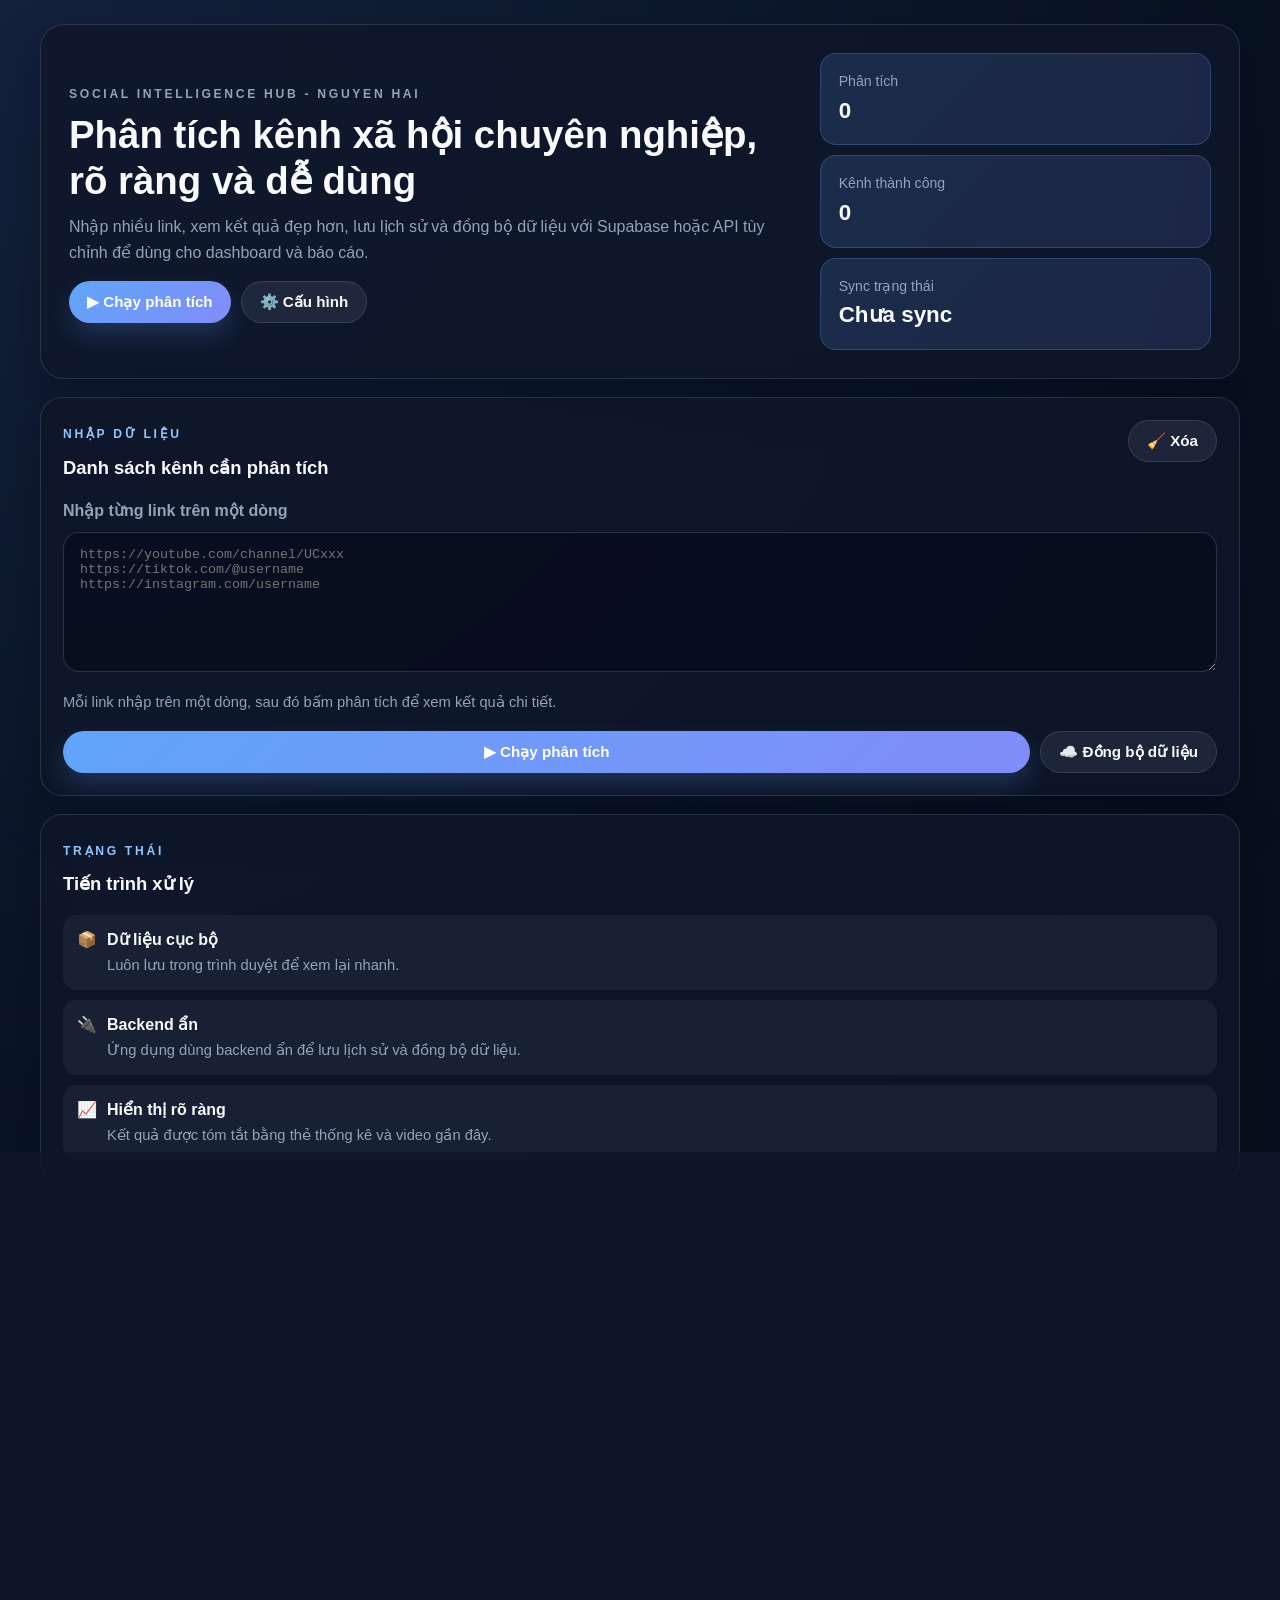
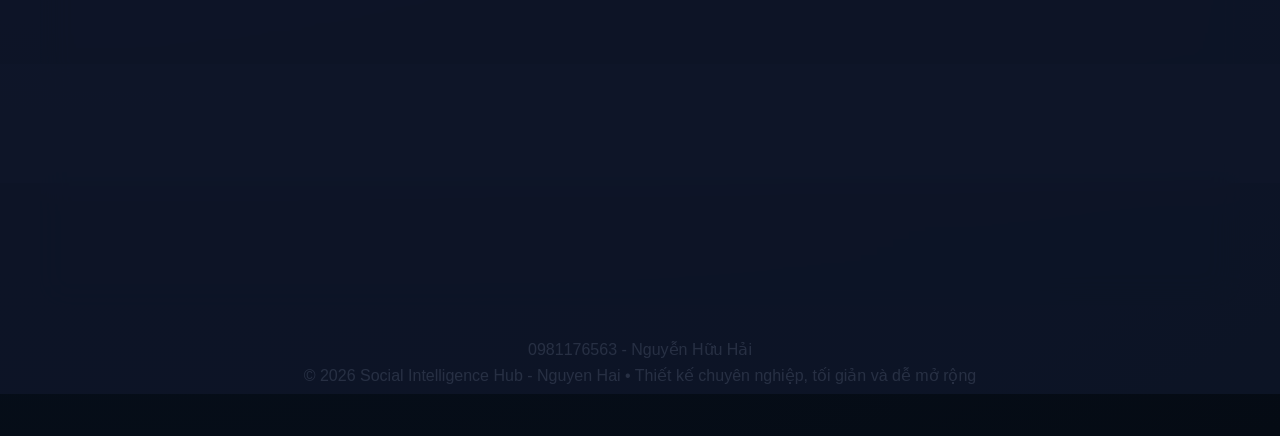
==== commit e5270e95: "Update index.html" ====
--- a/index.html
+++ b/index.html
@@ -113,19 +113,17 @@
                         <div class="platform-icon">▶</div>
                         <h3>YouTube</h3>
                         <p class="status-active">✅ Sẵn sàng</p>
-                        <small>API key + mock fallback</small>
                     </div>
                     <div class="platform-card platform-tiktok">
                         <div class="platform-icon">♪</div>
                         <h3>TikTok</h3>
-                        <p class="status-active">✅ Sẵn sàng</p>
-                        <small>RapidAPI key</small>
+                        <p class="status-active">⏳ Sắp tới</p>
+                        <small>Chuẩn bị mở rộng</small>
                     </div>
                     <div class="platform-card platform-instagram">
                         <div class="platform-icon">📷</div>
                         <h3>Instagram</h3>
-                        <p class="status-active">✅ Sẵn sàng</p>
-                        <small>RapidAPI key</small>
+                        <p class="status-active">✅ Sẵn sàng (Chờ mua API)</p>
                     </div>
                     <div class="platform-card platform-twitch">
                         <div class="platform-icon">🎮</div>
--- a/styles.css
+++ b/styles.css
@@ -160,14 +160,10 @@
     font-family: Consolas, monospace;
 }
 .links-input:focus { outline: 2px solid rgba(96, 165, 250, 0.28); border-color: rgba(96, 165, 250, 0.45); }
-.chip-row { display: flex; flex-wrap: wrap; gap: 8px; margin: 12px 0; }
-.chip-btn {
-    border: 1px solid rgba(96, 165, 250, 0.2);
-    background: rgba(96, 165, 250, 0.1);
-    color: #dbeafe;
-    padding: 7px 12px;
-    border-radius: 999px;
-    cursor: pointer;
+.input-hint {
+    margin: 12px 0 0;
+    color: var(--muted);
+    font-size: 0.92rem;
 }
 
 .status-bar {
@@ -237,6 +233,46 @@
 .history-tag { display: inline-block; padding: 4px 9px; border-radius: 999px; margin-right: 6px; margin-top: 6px; background: rgba(96, 165, 250, 0.12); color: #bfdbfe; font-size: 0.8rem; }
 .history-delete-btn { border: 1px solid rgba(248, 113, 113, 0.2); background: transparent; color: var(--danger); width: 30px; height: 30px; border-radius: 8px; cursor: pointer; }
 
+.table-toolbar {
+    display: flex;
+    flex-wrap: wrap;
+    gap: 10px;
+    margin-bottom: 10px;
+}
+.table-status {
+    color: var(--muted);
+    font-size: 0.92rem;
+    margin-bottom: 10px;
+}
+.table-wrapper {
+    overflow-x: auto;
+}
+.data-table {
+    width: 100%;
+    border-collapse: collapse;
+    min-width: 620px;
+}
+.data-table th,
+.data-table td {
+    text-align: left;
+    padding: 10px 12px;
+    border-bottom: 1px solid rgba(148, 163, 184, 0.14);
+    vertical-align: top;
+}
+.data-table th {
+    color: #bfdbfe;
+    font-size: 0.9rem;
+    text-transform: uppercase;
+    letter-spacing: 0.08em;
+}
+.data-table td a {
+    color: #93c5fd;
+    text-decoration: none;
+    word-break: break-all;
+}
+.data-table td a:hover { text-decoration: underline; }
+.empty-cell { color: var(--muted); text-align: center; }
+
 .footer { text-align: center; color: var(--muted); margin-top: 20px; padding: 12px 0 8px; }
 .modal-content { max-width: 860px; width: min(92vw, 860px); border-radius: 20px; padding: 18px; color: var(--text); }
 .modal-header { display: flex; justify-content: space-between; align-items: center; margin-bottom: 10px; }
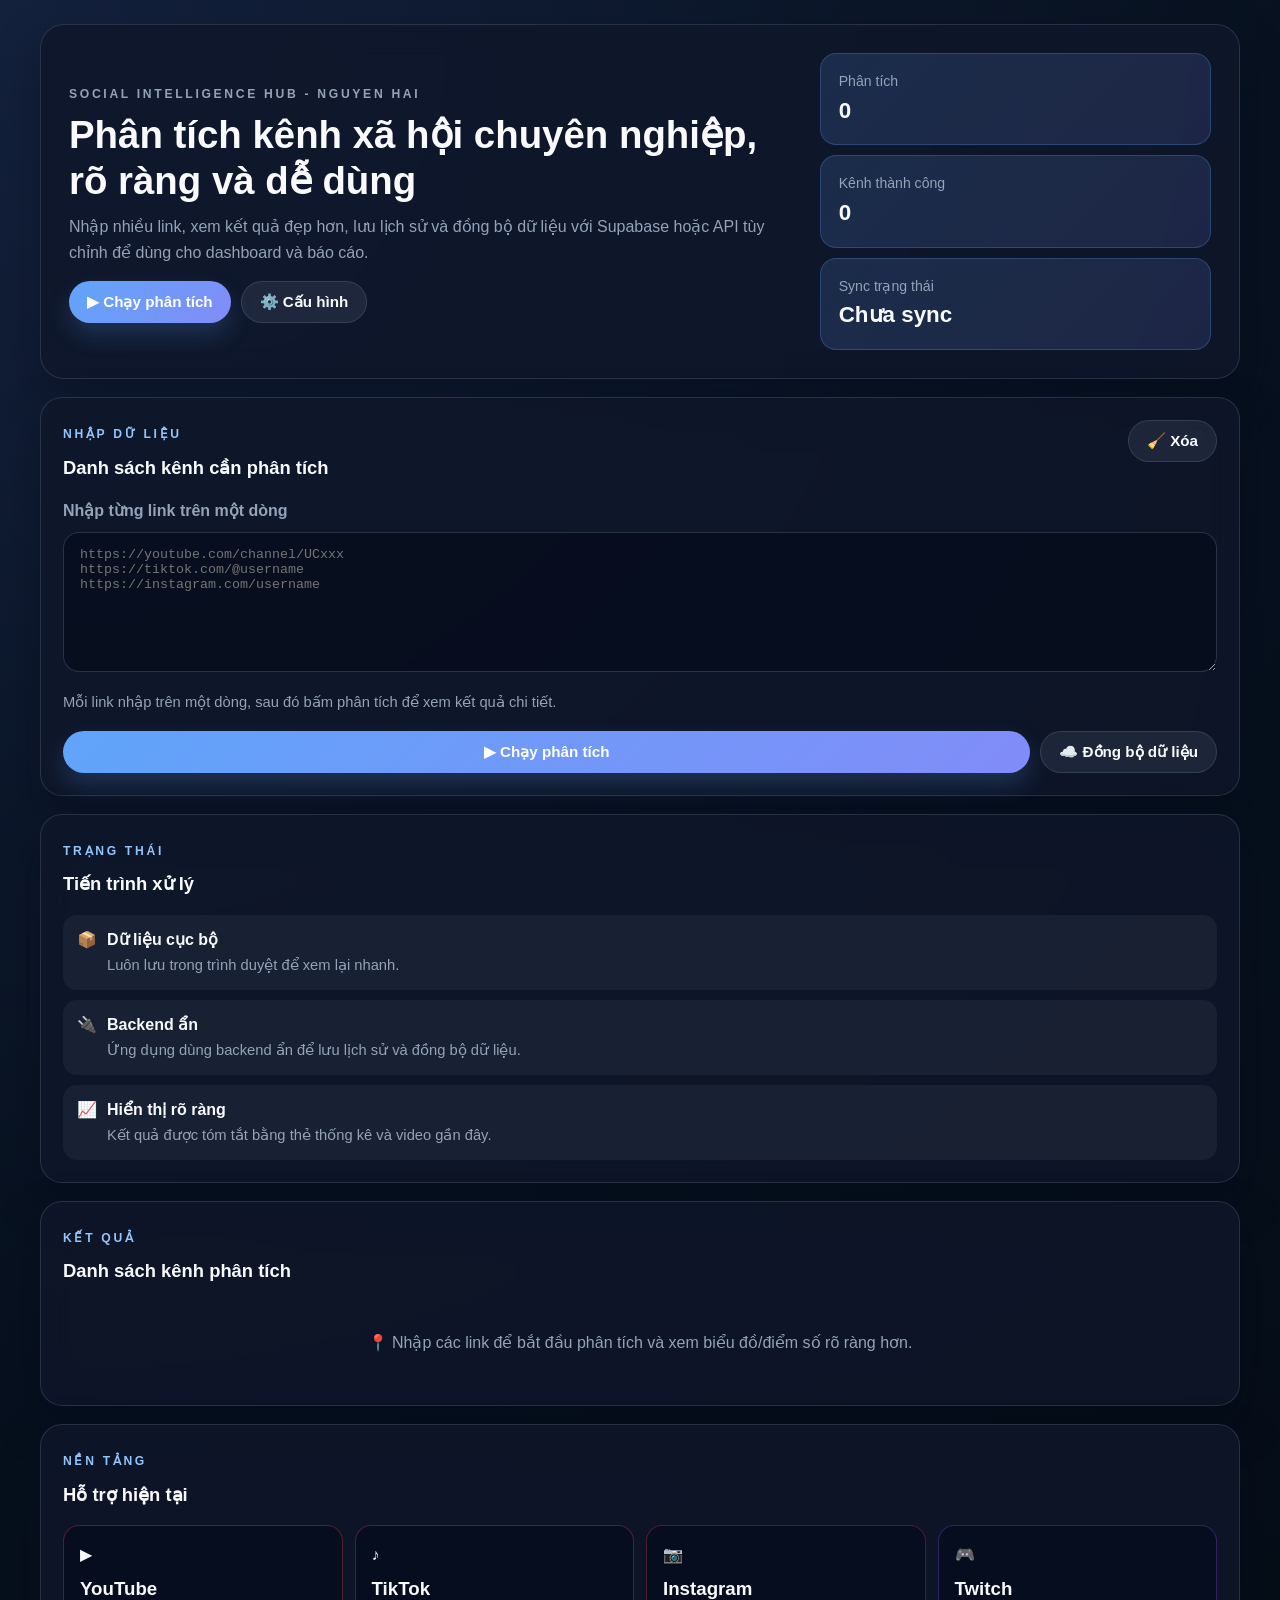
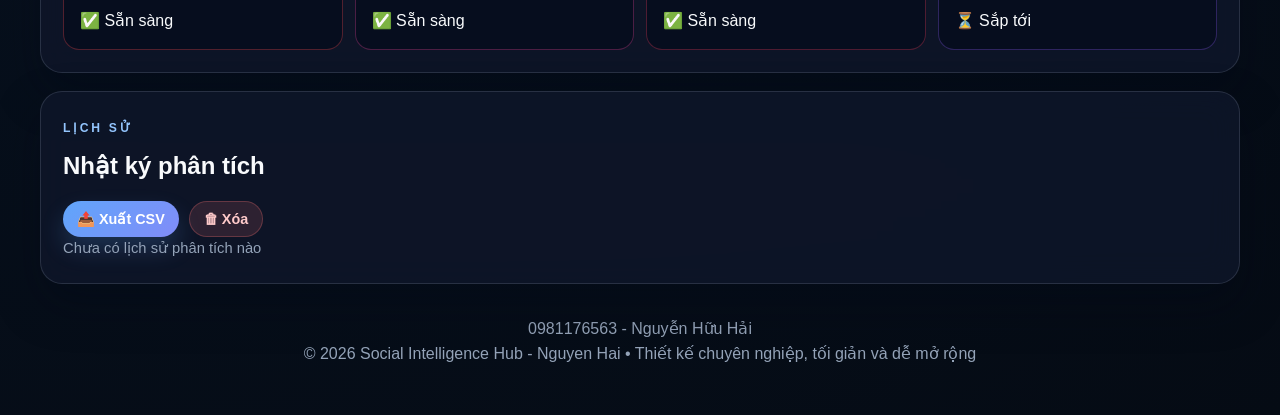
==== commit 60c2c6b9: "Update status messages for TikTok and Instagram" ====
--- a/index.html
+++ b/index.html
@@ -117,19 +117,17 @@
                     <div class="platform-card platform-tiktok">
                         <div class="platform-icon">♪</div>
                         <h3>TikTok</h3>
-                        <p class="status-active">⏳ Sắp tới</p>
-                        <small>Chuẩn bị mở rộng</small>
+                        <p class="status-active">✅ Sẵn sàng</p>
                     </div>
                     <div class="platform-card platform-instagram">
                         <div class="platform-icon">📷</div>
                         <h3>Instagram</h3>
-                        <p class="status-active">✅ Sẵn sàng (Chờ mua API)</p>
+                        <p class="status-active">✅ Sẵn sàng</p>
                     </div>
                     <div class="platform-card platform-twitch">
                         <div class="platform-icon">🎮</div>
                         <h3>Twitch</h3>
                         <p class="status-pending">⏳ Sắp tới</p>
-                        <small>Chuẩn bị mở rộng</small>
                     </div>
                 </div>
             </section>
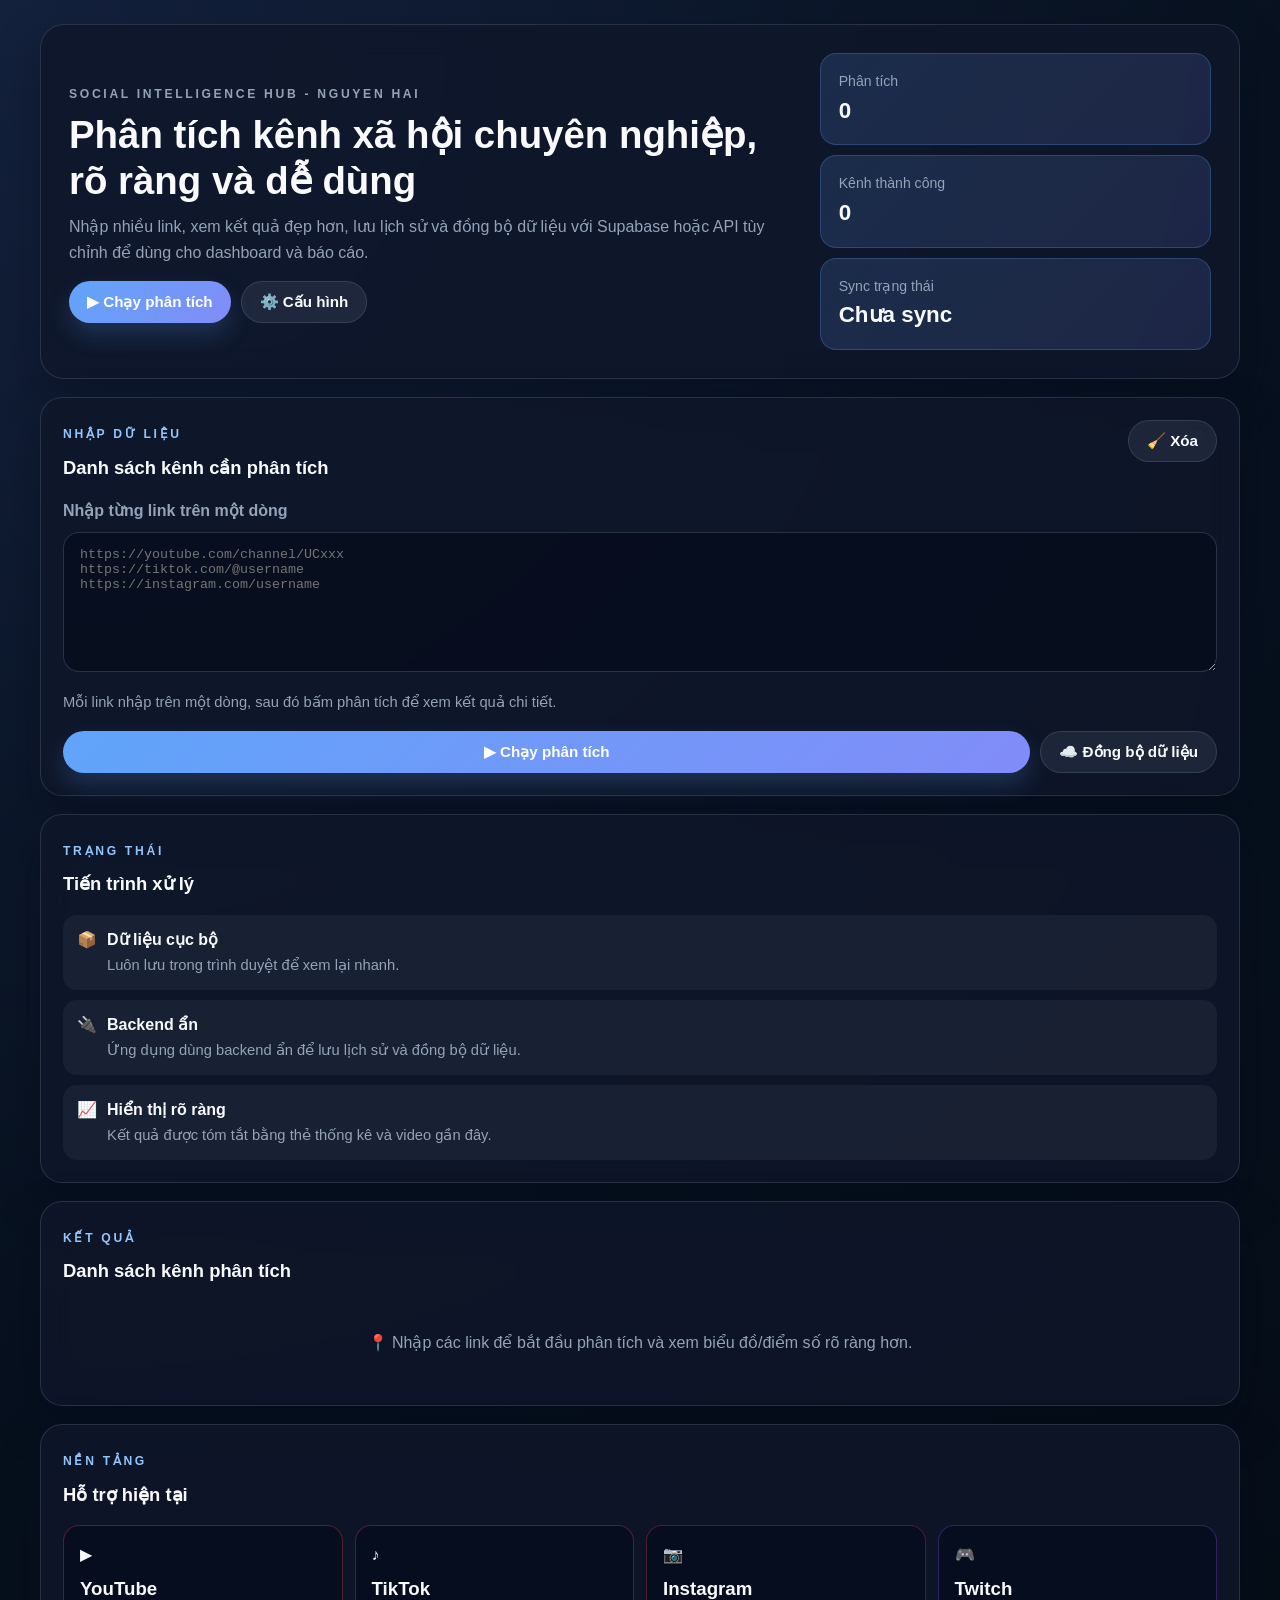
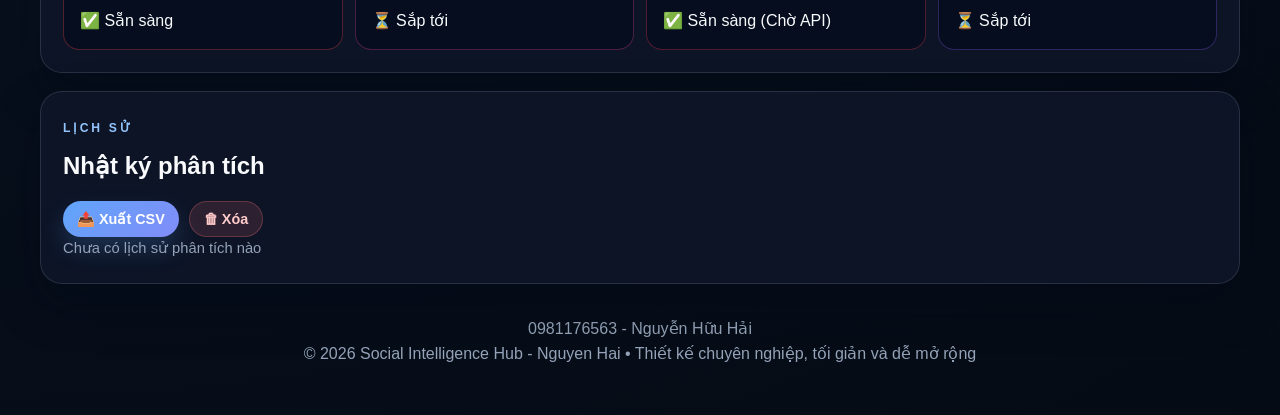
==== commit d33b8b13: "Update index.html" ====
--- a/index.html
+++ b/index.html
@@ -117,12 +117,12 @@
                     <div class="platform-card platform-tiktok">
                         <div class="platform-icon">♪</div>
                         <h3>TikTok</h3>
-                        <p class="status-active">✅ Sẵn sàng</p>
+                        <p class="status-active">⏳ Sắp tới</p>
                     </div>
                     <div class="platform-card platform-instagram">
                         <div class="platform-icon">📷</div>
                         <h3>Instagram</h3>
-                        <p class="status-active">✅ Sẵn sàng</p>
+                        <p class="status-active">✅ Sẵn sàng (Chờ API)</p>
                     </div>
                     <div class="platform-card platform-twitch">
                         <div class="platform-icon">🎮</div>
